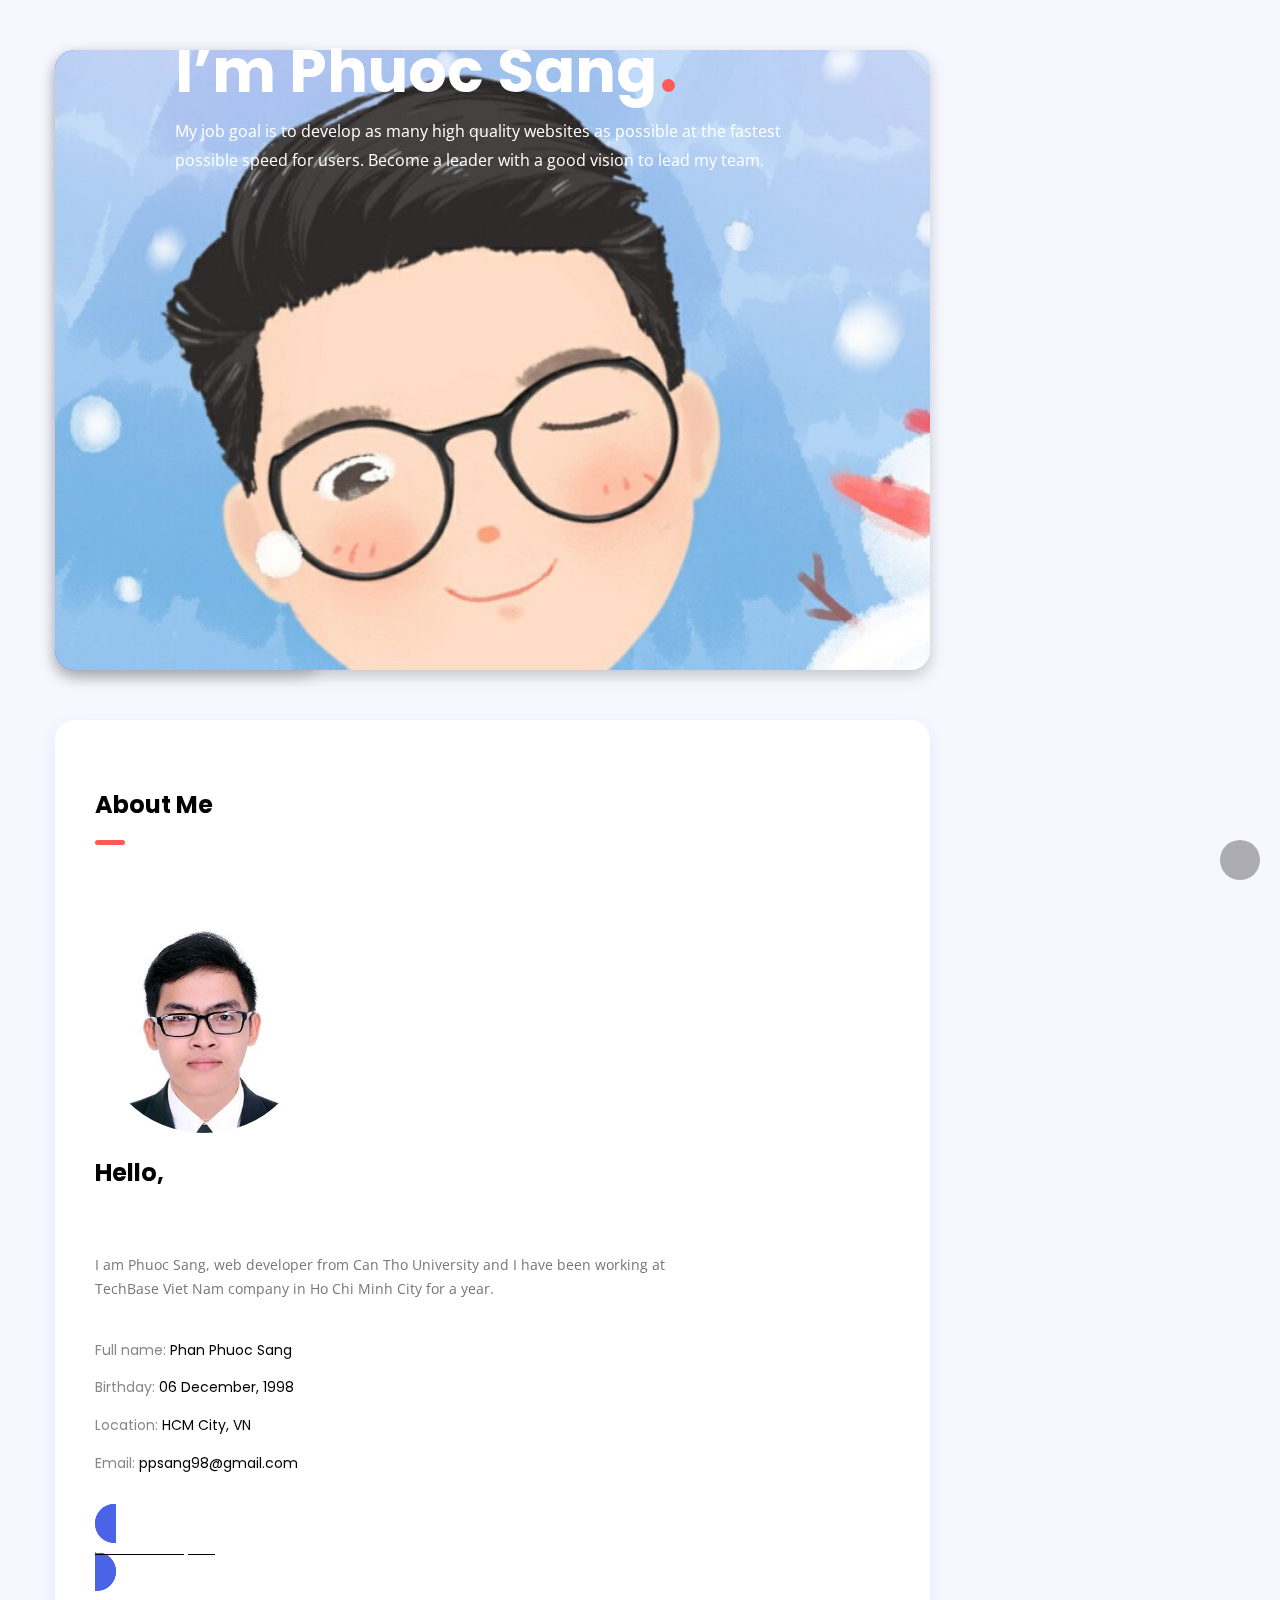
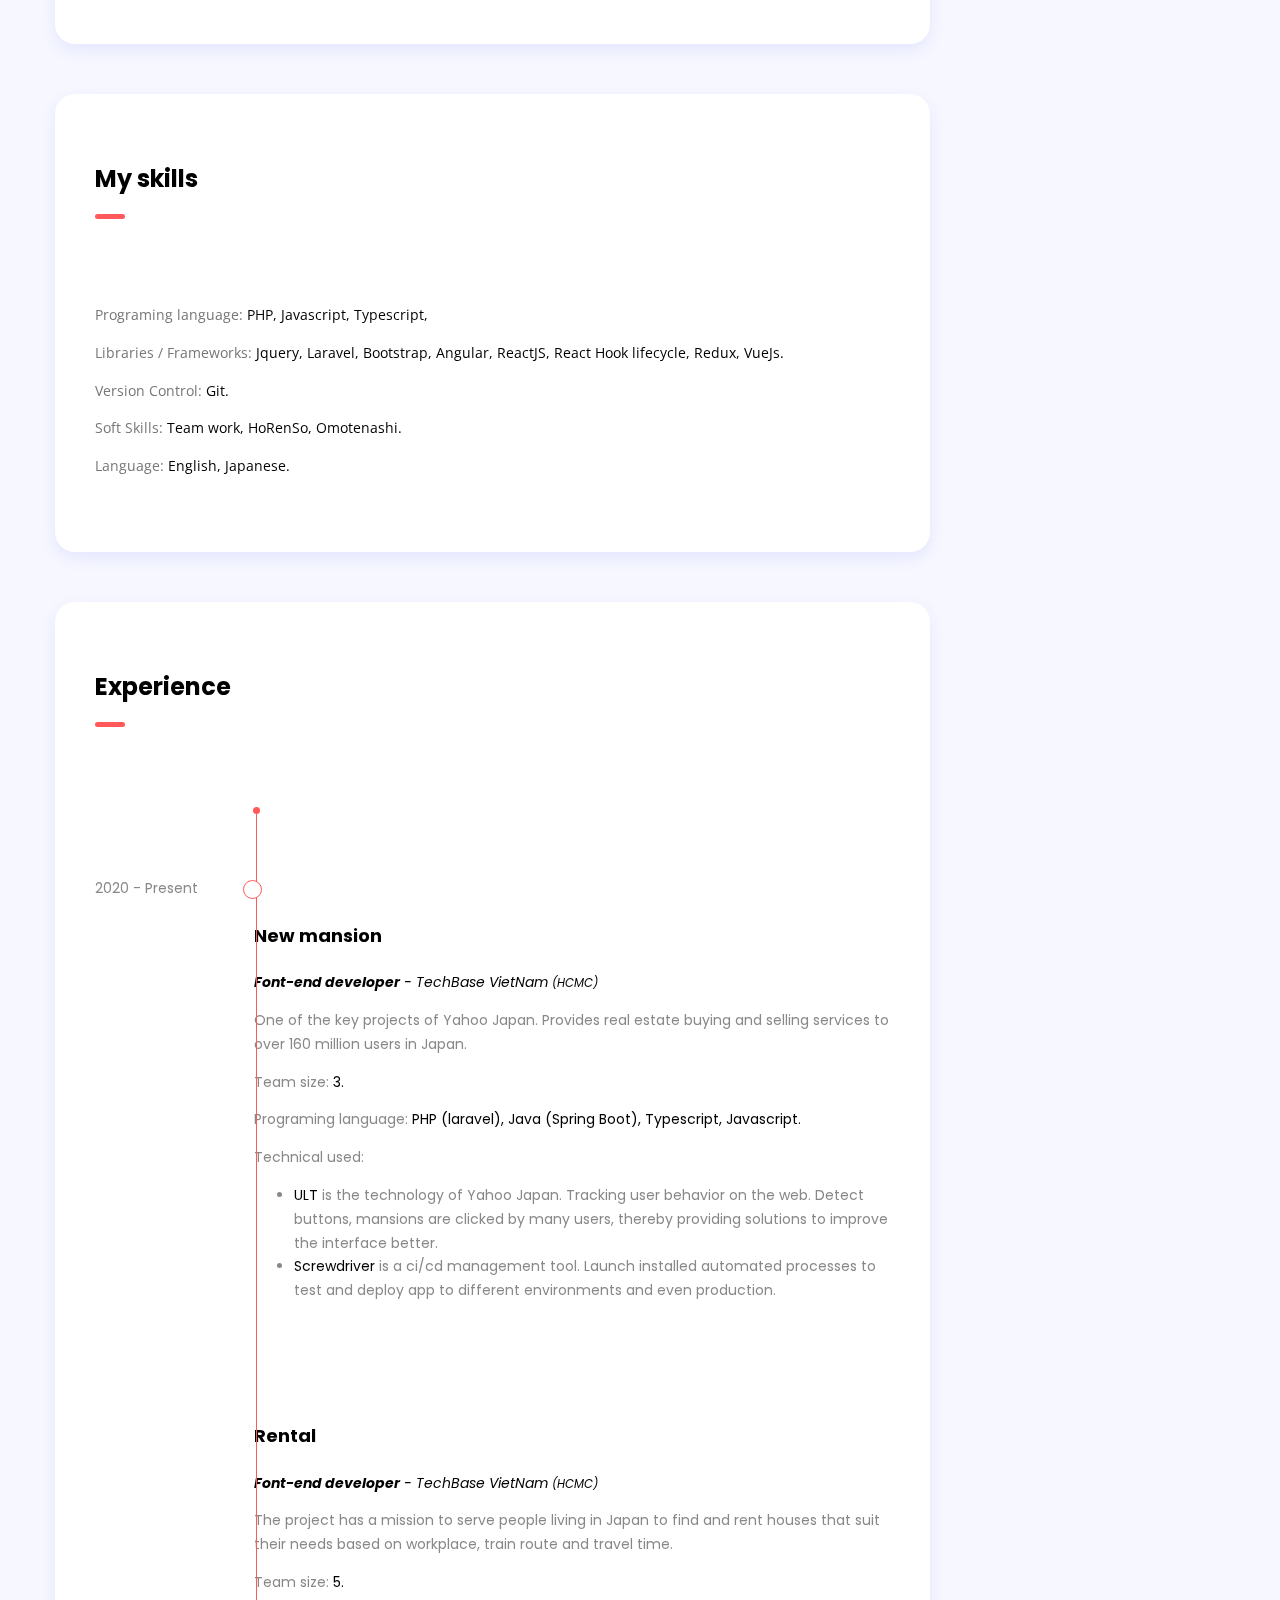
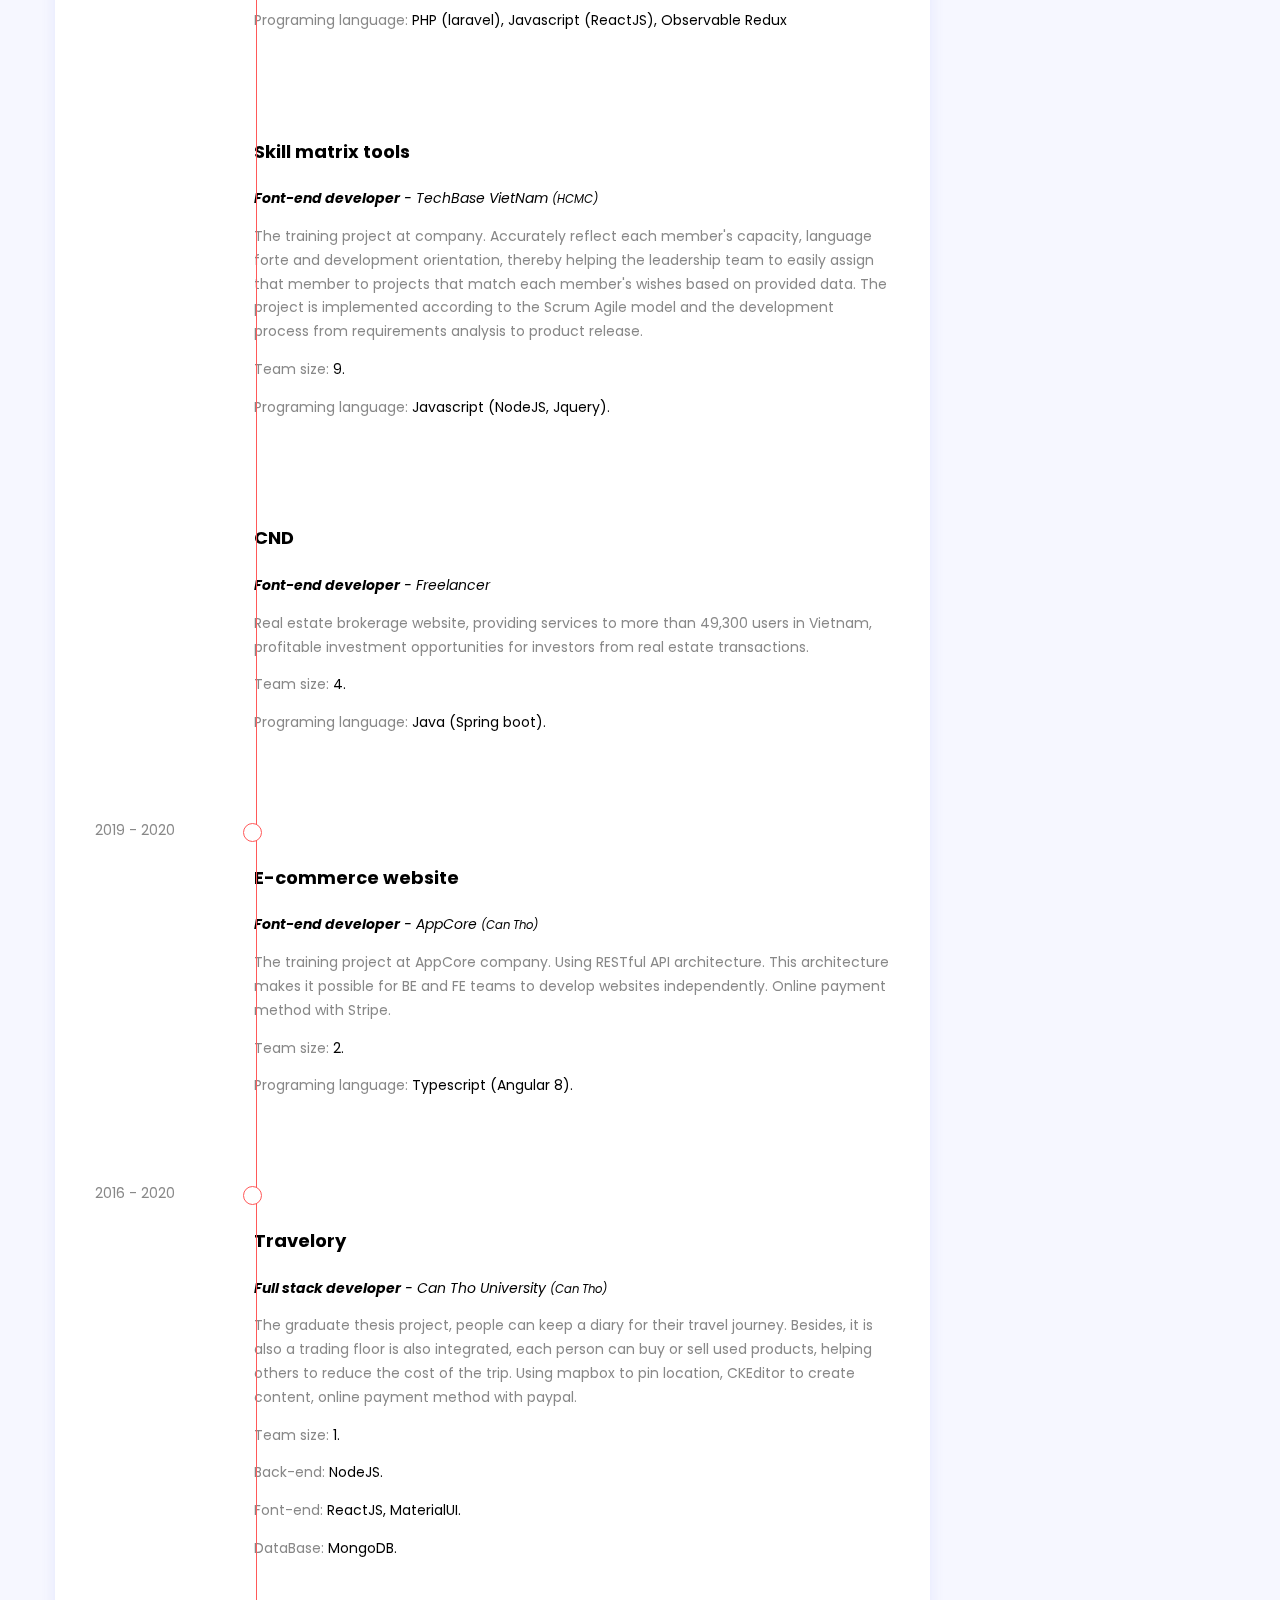
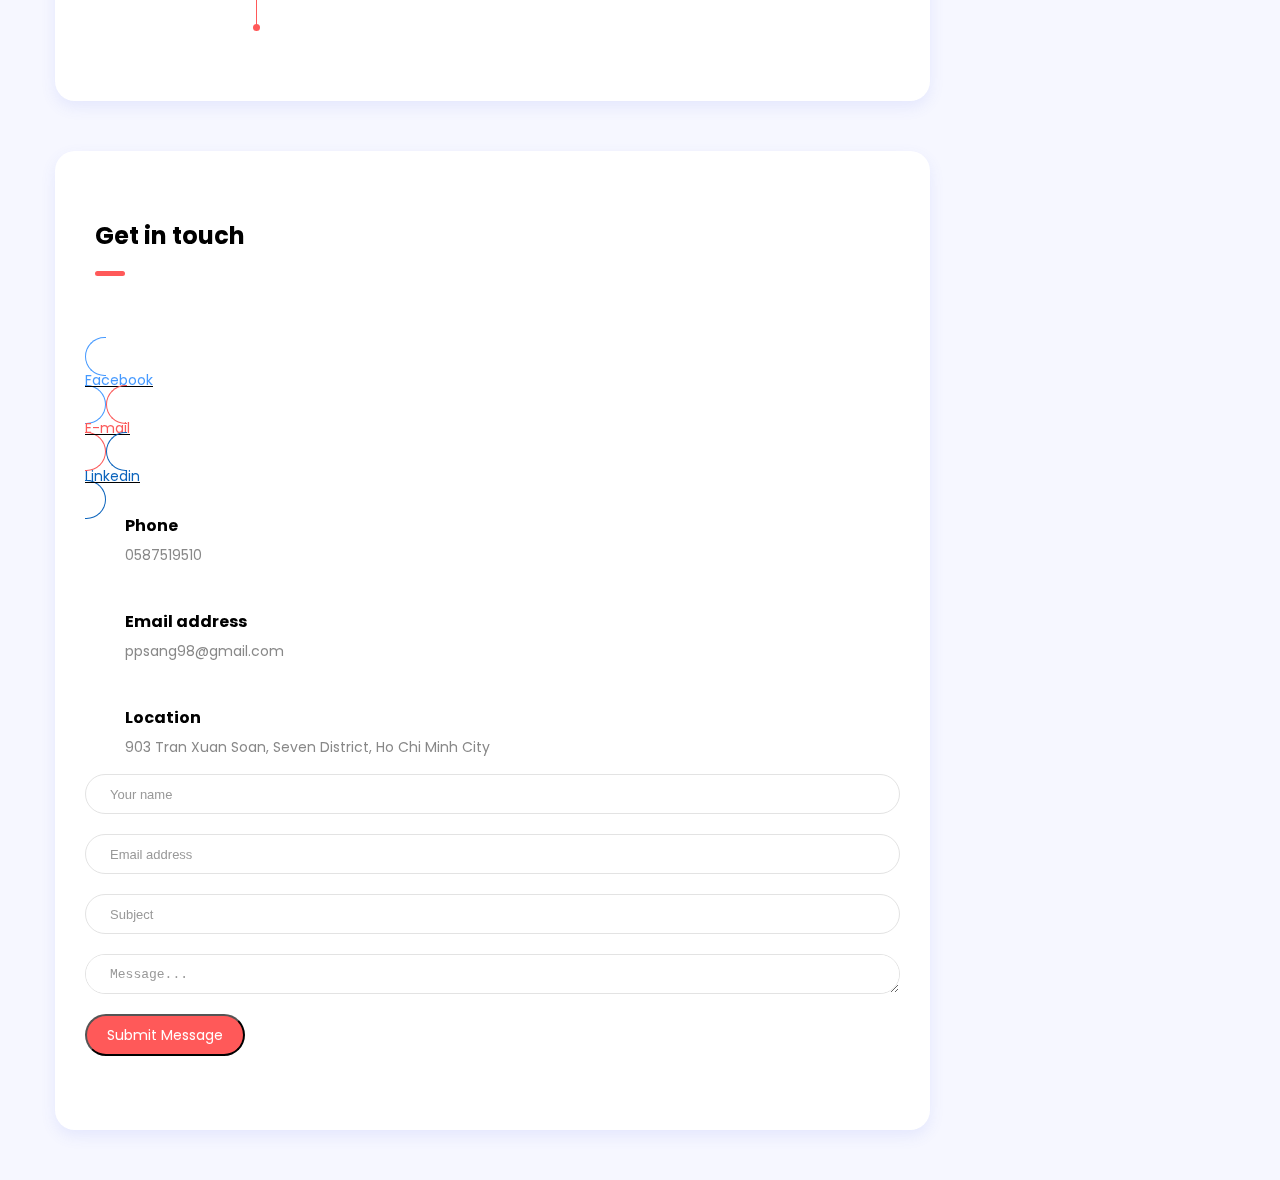
==== index.html @ 2a8687c9 "add CND" ====
<html lang="en-US">
  <head>
    <meta charset="UTF-8" />
    <meta name="viewport" content="width=device-width, initial-scale=1.0" />
    <title>Phan Phước Sang</title>
    <style type="text/css">
      img.wp-smiley,
      img.emoji {
        display: inline !important;
        border: none !important;
        box-shadow: none !important;
        height: 1em !important;
        width: 1em !important;
        margin: 0 0.07em !important;
        vertical-align: -0.1em !important;
        background: none !important;
        padding: 0 !important;
      }
    </style>
    <link
      rel="stylesheet"
      href="./assets/css/bootstrap.min.css"
      type="text/css"
      media="all"
    />
    <link
      rel="stylesheet"
      href="./assets/lib/fontawesome-free-5.15.3-web/css/all.min.css"
    />
    <link
      rel="stylesheet"
      href="./assets/css/mCustomScrollbar.css"
      type="text/css"
      media="all"
    />
    <link
      rel="stylesheet"
      href="./assets/css/theme.css"
      type="text/css"
      media="all"
    />
    <link
      rel="stylesheet"
      href="./assets/css/theme-core.css"
      type="text/css"
      media="all"
    />
    <link
      rel="stylesheet"
      href="//fonts.googleapis.com/css?family=Poppins%3A400%2C400i%2C500%2C500i%2C600%2C600i%2C700%2C700i%2C800%2C800i%2C900%2C900i&amp;ver=1.0.0"
      type="text/css"
      media="all"
    />

    <link
      rel="stylesheet"
      href="./assets/lib/animations/animations.min.css"
      type="text/css"
      media="all"
    />
    <link
      rel="stylesheet"
      href="./assets/css/frontend.min.css"
      type="text/css"
      media="all"
    />
    <link
      rel="stylesheet"
      href="./assets/lib/uploads/post-1.css"
      type="text/css"
      media="all"
    />
    <link
      rel="stylesheet"
      href="./assets/lib/uploads/global.css"
      type="text/css"
      media="all"
    />
    <link
      rel="stylesheet"
      href="./assets/lib/uploads/post-99.css"
      type="text/css"
      media="all"
    />
    <link
      rel="stylesheet"
      href="https://fonts.googleapis.com/css?family=Roboto%3A100%2C100italic%2C200%2C200italic%2C300%2C300italic%2C400%2C400italic%2C500%2C500italic%2C600%2C600italic%2C700%2C700italic%2C800%2C800italic%2C900%2C900italic%7CRoboto+Slab%3A100%2C100italic%2C200%2C200italic%2C300%2C300italic%2C400%2C400italic%2C500%2C500italic%2C600%2C600italic%2C700%2C700italic%2C800%2C800italic%2C900%2C900italic%7CPoppins%3A100%2C100italic%2C200%2C200italic%2C300%2C300italic%2C400%2C400italic%2C500%2C500italic%2C600%2C600italic%2C700%2C700italic%2C800%2C800italic%2C900%2C900italic%7COpen+Sans%3A100%2C100italic%2C200%2C200italic%2C300%2C300italic%2C400%2C400italic%2C500%2C500italic%2C600%2C600italic%2C700%2C700italic%2C800%2C800italic%2C900%2C900italic&amp;display=auto&amp;ver=5.7.2"
      type="text/css"
      media="all"
    />
    <link rel="stylesheet" href="style.css" />
    <script
      type="text/javascript"
      src="./assets/js/custom.jquery.js"
    ></script>
  </head>

  <body
    class="
      home
      page-template
      page-template-page-onepage
      page-template-page-onepage-php
      page
      page-id-99
      elementor-default elementor-kit-1 elementor-page elementor-page-99
      e--ua-blink e--ua-chrome e--ua-webkit
    "
    data-elementor-device-mode="desktop"
  >
    <!-- Preloader -->
    <div id="preloader" style="display: none">
      <div class="outer">
        <div class="spinner">
          <div class="dot1"></div>
          <div class="dot2"></div>
        </div>
      </div>
    </div>

    <div class="site-wrapper">
      <div class="mobile-header py-2 px-3 mt-4">
        <button class="menu-icon mr-2">
          <span></span>
          <span></span>
          <span></span>
        </button>
        <a href="javascript:void(0)" class="logo">
          <img
            src="./assets/image/1a722eed4dbab5e4ecab_vuong.jpg"
            alt="Phuoc Sang"
            class="circle"
          />
        </a>
        <!-- logo text -->
        <a href="javascript:void(0)" class="site-title dot ml-2">Phuoc Sang</a>
      </div>

      <header class="left float-left shadow-dark" id="header">
        <button type="button" class="close" aria-label="Close">
          <span aria-hidden="true">×</span>
        </button>
        <div
          class="
            header-inner
            d-flex
            align-items-start
            flex-column
            mCustomScrollbar
            _mCS_1
            mCS_no_scrollbar
          "
        >
          <div
            id="mCSB_1"
            class="mCustomScrollBox mCS-light mCSB_vertical mCSB_inside"
            style="max-height: none"
          >
            <div
              id="mCSB_1_container"
              class="mCSB_container mCS_y_hidden mCS_no_scrollbar_y"
              style="position: relative; top: 0; left: 0"
              dir="ltr"
            >
              <a href="javascript:void(0)">
                <img
                  src="./assets/image/1a722eed4dbab5e4ecab_vuong.jpg"
                  alt="Phuoc Sang"
                  class="mCS_img_loaded"
                />
              </a>
              <!-- logo text -->
              <a href="javascript:void(0)" class="site-title dot mt-3"
                >Phuoc Sang</a
              >
              <span class="site-slogan">Web Developer</span>

              <!-- main menu -->
              <nav>
                <ul id="menu-one-page-menu" class="vertical-menu onepage-menu">
                  <li
                    id="menu-item-100"
                    class="
                      menu-item
                      menu-item-type-custom
                      menu-item-object-custom
                      menu-item-100
                    "
                  >
                    <a href="#home" class="nav-link">
                      <i class="icon-home"></i> Home</a
                    >
                  </li>
                  <li
                    id="menu-item-101"
                    class="
                      menu-item
                      menu-item-type-custom
                      menu-item-object-custom
                      menu-item-101
                    "
                  >
                    <a href="#about" class="nav-link active">
                      <i class="icon-user"></i>About</a
                    >
                  </li>
                  <li
                    id="menu-item-102"
                    class="
                      menu-item
                      menu-item-type-custom
                      menu-item-object-custom
                      menu-item-102
                    "
                  >
                    <a href="#skills" class="nav-link"
                      ><i class="icon-bulb"></i>Skills</a
                    >
                  </li>
                  <li
                    id="menu-item-103"
                    class="
                      menu-item
                      menu-item-type-custom
                      menu-item-object-custom
                      menu-item-103
                    "
                  >
                    <a href="#experience" class="nav-link"
                      ><i class="icon-graduation"></i>Experience</a
                    >
                  </li>
                  <li
                    id="menu-item-106"
                    class="
                      menu-item
                      menu-item-type-custom
                      menu-item-object-custom
                      menu-item-106
                    "
                  >
                    <a href="#contact" class="nav-link"
                      ><i class="icon-phone"></i>Contact</a
                    >
                  </li>
                </ul>
              </nav>
            </div>
          </div>
        </div>
      </header>

      <!-- main layout -->
      <main class="content float-right">
        <div class="elementor elementor-99">
          <div class="elementor-section-wrap">
            <section
              class="
                elementor-section
                elementor-top-section
                elementor-element
                elementor-element-4c708fc4
                elementor-section-height-min-height
                shadow-dark
                elementor-section-boxed
                elementor-section-height-default
                elementor-section-items-middle
              "
              id="home"
              data-settings='{"background_background":"classic"}'
            >
              <div class="elementor-background-overlay"></div>
              <div class="elementor-container elementor-column-gap-default">
                <div
                  class="
                    elementor-column
                    elementor-col-100
                    elementor-top-column
                    elementor-element
                    elementor-element-16f8415c
                  "
                >
                  <div
                    class="elementor-widget-wrap elementor-element-populated"
                  >
                    <div
                      class="
                        elementor-element elementor-element-62857127
                        elementor-widget__width-auto
                        elementor-widget elementor-widget-heading
                      "
                    >
                      <div class="elementor-widget-container">
                        <h1
                          class="elementor-heading-title elementor-size-default"
                        >
                          I’m Phuoc Sang<span class="dot"></span>
                        </h1>
                      </div>
                    </div>
                    <div
                      class="
                        elementor-element
                        elementor-element-938e93
                        elementor-widget
                        elementor-widget-text-editor
                      "
                    >
                      <div class="elementor-widget-container">
                        <p>
                          My job goal is to develop as many high quality
                          websites as possible at the fastest possible speed for
                          users. Become a leader with a good vision to lead my
                          team.
                        </p>
                      </div>
                    </div>
                  </div>
                </div>
              </div>
            </section>
            <section
              class="
                elementor-section
                elementor-top-section
                elementor-element
                elementor-element-60975329
                shadow-blue
                elementor-section-boxed
                elementor-section-height-default
                elementor-section-height-default
                active
              "
              id="about"
              data-settings='{"background_background":"classic"}'
            >
              <div class="elementor-container elementor-column-gap-default">
                <div
                  class="
                    elementor-column
                    elementor-col-100
                    elementor-top-column
                    elementor-element
                    elementor-element-2ba7cc3a
                  "
                >
                  <div
                    class="elementor-widget-wrap elementor-element-populated"
                  >
                    <div
                      class="
                        elementor-element
                        elementor-element-33c531f0
                        elementor-widget
                        elementor-widget-bako-section-title
                      "
                    >
                      <div class="elementor-widget-container">
                        <h3 class="section-title">About Me</h3>
                      </div>
                    </div>
                    <div
                      class="
                        elementor-element
                        elementor-element-5e6ad64e
                        elementor-widget
                        elementor-widget-spacer
                      "
                    >
                      <div class="elementor-widget-container">
                        <div class="elementor-spacer">
                          <div class="elementor-spacer-inner"></div>
                        </div>
                      </div>
                    </div>
                    <div
                      class="elementor-container elementor-column-gap-default"
                    >
                      <div
                        class="
                          elementor-column
                          elementor-col-33
                          elementor-inner-column
                          elementor-element
                          elementor-element-4ea1a3b2
                        "
                      >
                        <div
                          class="
                            elementor-widget-wrap elementor-element-populated
                          "
                        >
                          <div
                            class="
                              elementor-element
                              elementor-element-48128f48
                              elementor-widget
                              elementor-widget-image
                            "
                          >
                            <div class="elementor-widget-container">
                              <img
                                width="1"
                                height="1"
                                src="./assets/image/1a722eed4dbab5e4ecab_vuong.jpg"
                                class="attachment-large size-large"
                                alt=""
                                loading="lazy"
                              />
                            </div>
                          </div>
                        </div>
                      </div>
                      <div
                        class="
                          elementor-column
                          elementor-col-66
                          elementor-inner-column
                          elementor-element
                          elementor-element-5672f9e9
                        "
                      >
                        <div
                          class="
                            elementor-widget-wrap elementor-element-populated
                          "
                        >
                          <div
                            class="
                              elementor-element
                              elementor-element-406e560f
                              elementor-widget
                              elementor-widget-heading
                            "
                          >
                            <div class="elementor-widget-container">
                              <h2
                                class="
                                  elementor-heading-title elementor-size-default
                                "
                              >
                                Hello,
                              </h2>
                            </div>
                          </div>
                          <div
                            class="
                              elementor-element
                              elementor-element-10f3fd70
                              elementor-widget
                              elementor-widget-spacer
                            "
                          >
                            <div class="elementor-widget-container">
                              <div class="elementor-spacer">
                                <div class="elementor-spacer-inner"></div>
                              </div>
                            </div>
                          </div>
                          <div
                            class="
                              elementor-element
                              elementor-element-204d7653
                              elementor-widget
                              elementor-widget-text-editor
                            "
                          >
                            <div class="elementor-widget-container">
                              <p>
                                I am Phuoc Sang, web developer from Can Tho
                                University and I have been working at TechBase Viet Nam company 
                                in Ho Chi Minh City for a year.
                              </p>
                            </div>
                          </div>
                          <div
                            class="
                              elementor-element
                              elementor-element-7cb6a114
                              elementor-widget
                              elementor-widget-spacer
                            "
                          >
                            <div class="elementor-widget-container">
                              <div class="elementor-spacer">
                                <div class="elementor-spacer-inner"></div>
                              </div>
                            </div>
                          </div>
                          <div
                            class="
                              elementor-element
                              elementor-element-9c893e5
                              elementor-widget
                              elementor-widget-html
                            "
                          >
                            <div class="elementor-widget-container">
                              <div class="row">
                                <div class="col-md-6">
                                  <p class="mb-2">
                                    Full name:
                                    <span class="text-dark"
                                      >Phan Phuoc Sang</span
                                    >
                                  </p>
                                  <p class="mb-0">
                                    Birthday:
                                    <span class="text-dark"
                                      >06 December, 1998</span
                                    >
                                  </p>
                                </div>
                                <div class="col-md-6 mt-2 mt-md-0 mt-sm-2">
                                  <p class="mb-2">
                                    Location:
                                    <span class="text-dark">HCM City, VN</span>
                                  </p>
                                  <p class="mb-0">
                                    Email:
                                    <span class="text-dark"
                                      >ppsang98@gmail.com</span
                                    >
                                  </p>
                                </div>
                              </div>
                            </div>
                          </div>
                          <div
                            class="
                              elementor-element
                              elementor-element-65f04aac
                              elementor-widget
                              elementor-widget-spacer
                            "
                          >
                            <div class="elementor-widget-container">
                              <div class="elementor-spacer">
                                <div class="elementor-spacer-inner"></div>
                              </div>
                            </div>
                          </div>
                          <div
                            class="
                              elementor-element elementor-element-23dd7464
                              elementor-widget__width-auto
                              elementor-widget elementor-widget-bako-button
                            "
                          >
                            <div class="elementor-widget-container">
                              <a href="https://drive.google.com/u/1/uc?id=19qk39ljQH0lYcpLq5TTpLuCyTEYXk4xC&export=download" class="btn btn-icon cv" download="download">
                                <span class="text">Download my CV</span>
                                <span class="icon">
                                  <i class="fas fa-file-download"></i>
                                </span>
                              </a>
                            </div>
                          </div>
                        </div>
                      </div>
                    </div>
                  </div>
                </div>
              </div>
            </section>
            <section
              class="
                elementor-section
                elementor-top-section
                elementor-element
                elementor-element-3bfffd13
                shadow-blue
                elementor-section-boxed
                elementor-section-height-default
                elementor-section-height-default
              "
              id="skills"
              data-settings='{"background_background":"classic"}'
            >
              <div class="elementor-container elementor-column-gap-default">
                <div
                  class="
                    elementor-column
                    elementor-col-100
                    elementor-top-column
                    elementor-element
                    elementor-element-753d8688
                  "
                >
                  <div
                    class="elementor-widget-wrap elementor-element-populated"
                  >
                    <div
                      class="
                        elementor-element
                        elementor-element-16e27996
                        elementor-widget
                        elementor-widget-bako-section-title
                      "
                    >
                      <div class="elementor-widget-container">
                        <h3 class="section-title">My skills</h3>
                      </div>
                    </div>
                    <div
                      class="
                        elementor-element
                        elementor-element-15149a5b
                        elementor-widget
                        elementor-widget-spacer
                      "
                    >
                      <div class="elementor-widget-container">
                        <div class="elementor-spacer">
                          <div class="elementor-spacer-inner"></div>
                        </div>
                      </div>
                    </div>
                    <div
                      class="
                        elementor-element
                        elementor-element-3a875a52
                        elementor-widget
                        elementor-widget-text-editor
                      "
                    >
                      <div class="elementor-widget-container">
                        <p>
                          Programing language:
                          <span class="text-dark">
                            PHP, Javascript, Typescript,
                          </span>
                        </p>
                      </div>
                      <div class="elementor-widget-container">
                        <p>
                          Libraries / Frameworks:
                          <span class="text-dark">
                            Jquery, Laravel, Bootstrap, Angular, ReactJS,
                            React Hook lifecycle, Redux, VueJs.
                          </span>
                        </p>
                      </div>
                      <div class="elementor-widget-container">
                        <p>
                          Version Control: 
                          <span class="text-dark">
                            Git.
                          </span>
                        </p>
                      </div>
                      <div class="elementor-widget-container">
                        <p>
                          Soft Skills:
                          <span class="text-dark">
                            Team work, HoRenSo, Omotenashi.
                          </span>
                        </p>
                      </div>
                      <div class="elementor-widget-container">
                        <p>
                          Language:
                          <span class="text-dark"> English, Japanese. </span>
                        </p>
                      </div>
                    </div>
                  </div>
                </div>
              </div>
            </section>
            <section
              class="
                elementor-section
                elementor-top-section
                elementor-element
                elementor-element-3d2cd1cb
                shadow-blue
                elementor-section-boxed
                elementor-section-height-default
                elementor-section-height-default
              "
              id="experience"
              data-settings='{"background_background":"classic"}'
            >
              <div class="elementor-container elementor-column-gap-default">
                <div
                  class="
                    elementor-column
                    elementor-col-100
                    elementor-top-column
                    elementor-element
                    elementor-element-6edf9b6b
                  "
                >
                  <div
                    class="elementor-widget-wrap elementor-element-populated"
                  >
                    <div
                      class="
                        elementor-element
                        elementor-element-1b1255c8
                        elementor-widget
                        elementor-widget-bako-section-title
                      "
                    >
                      <div class="elementor-widget-container">
                        <h3 class="section-title">Experience</h3>
                      </div>
                    </div>
                    <div
                      class="
                        elementor-element
                        elementor-element-2ed6ea9
                        elementor-widget
                        elementor-widget-spacer
                      "
                    >
                      <div class="elementor-widget-container">
                        <div class="elementor-spacer">
                          <div class="elementor-spacer-inner"></div>
                        </div>
                      </div>
                    </div>
                    <div
                      class="
                        elementor-element
                        elementor-element-62b8738
                        elementor-widget
                        elementor-widget-bako-timeline
                      "
                    >
                      <div class="elementor-widget-container">
                        <div class="timeline">
                          <div class="entry">
                            <div class="title">
                              <span>2020 - Present</span>
                            </div>
                            <div class="body">
                              <h4 class="mt-0">New mansion</h4>
                              <p class="text-dark">
                                <i
                                  ><strong>Font-end developer</strong> -
                                  TechBase VietNam <small>(HCMC)</small></i
                                >
                              </p>
                              <p class="my-1">
                                One of the key projects of Yahoo Japan. Provides
                                real estate buying and selling services to over
                                160 million users in Japan.
                              </p>
                              <p class="mb-0">
                                Team size:
                                <span class="text-dark">3.</span>
                              </p>
                              <p class="mb-0">
                                Programing language:
                                <span class="text-dark"
                                  >PHP (laravel), Java (Spring Boot),
                                  Typescript, Javascript.</span
                                >
                              </p>
                              <p class="mb-0">Technical used:</p>
                              <ul>
                                <li>
                                  <span class="text-dark">ULT</span> is the
                                  technology of Yahoo Japan. Tracking user
                                  behavior on the web. Detect buttons, mansions
                                  are clicked by many users, thereby providing
                                  solutions to improve the interface better.
                                </li>
                                <li>
                                  <span class="text-dark">Screwdriver</span> is
                                  a ci/cd management tool. Launch installed
                                  automated processes to test and deploy app to
                                  different environments and even production.
                                </li>
                              </ul>
                            </div>
                            <div class="body">
                              <h4 class="mt-0">Rental</h4>
                              <p class="text-dark">
                                <i
                                  ><strong>Font-end developer</strong> -
                                  TechBase VietNam <small>(HCMC)</small></i
                                >
                              </p>
                              <p class="my-1">
                                The project has a mission to serve people living
                                in Japan to find and rent houses that suit their
                                needs based on workplace, train route and travel
                                time.
                              </p>
                              <p class="mb-0">
                                Team size:
                                <span class="text-dark">5.</span>
                              </p>
                              <p class="mb-0">
                                Programing language:
                                <span class="text-dark"
                                  >PHP (laravel), Javascript (ReactJS),
                                  Observable Redux</span
                                >
                              </p>
                            </div>
                            <div class="body">
                              <h4 class="mt-0">Skill matrix tools</h4>
                              <p class="text-dark">
                                <i
                                  ><strong>Font-end developer</strong> -
                                  TechBase VietNam <small>(HCMC)</small></i
                                >
                              </p>
                              <p class="my-1">
                                The training project at company. Accurately
                                reflect each member's capacity, language forte
                                and development orientation, thereby helping the
                                leadership team to easily assign that member to
                                projects that match each member's wishes based
                                on provided data. The project is implemented
                                according to the Scrum Agile model and the
                                development process from requirements analysis
                                to product release.
                              </p>
                              <p class="mb-0">
                                Team size:
                                <span class="text-dark">9.</span>
                              </p>
                              <p class="mb-0">
                                Programing language:
                                <span class="text-dark"
                                  >Javascript (NodeJS, Jquery).</span
                                >
                              </p>
                            </div>
                            <div class="body">
                              <h4 class="mt-0">CND</h4>
                              <p class="text-dark">
                                <i
                                  ><strong>Font-end developer</strong> -
                                  Freelancer</i
                                >
                              </p>
                              <p class="my-1">
                                Real estate brokerage website, providing services to more than 49,300 users in Vietnam, profitable investment opportunities for investors from real estate transactions.
                              </p>
                              <p class="mb-0">
                                Team size:
                                <span class="text-dark">4.</span>
                              </p>
                              <p class="mb-0">
                                Programing language:
                                <span class="text-dark"
                                  >Java (Spring boot).</span
                                >
                              </p>
                            </div>
                          </div>
                          <div class="entry">
                            <div class="title">
                              <span>2019 - 2020</span>
                            </div>
                            <div class="body">
                              <h4 class="mt-0">E-commerce website</h4>
                              <p class="text-dark">
                                <i
                                  ><strong>Font-end developer</strong> - AppCore
                                  <small>(Can Tho)</small></i
                                >
                              </p>
                              <p class="my-1">
                                The training project at AppCore company. Using
                                RESTful API architecture. This architecture
                                makes it possible for BE and FE teams to develop
                                websites independently. Online payment method
                                with Stripe.
                              </p>
                              <p class="mb-0">
                                Team size:
                                <span class="text-dark">2.</span>
                              </p>
                              <p class="mb-0">
                                Programing language:
                                <span class="text-dark"
                                  >Typescript (Angular 8).</span
                                >
                              </p>
                            </div>
                          </div>
                          <div class="entry">
                            <div class="title">
                              <span>2016 - 2020</span>
                            </div>
                            <div class="body">
                              <h4 class="mt-0">Travelory</h4>
                              <p class="text-dark">
                                <i
                                  ><strong>Full stack developer</strong> - Can
                                  Tho University <small>(Can Tho)</small></i
                                >
                              </p>
                              <p class="my-1">
                                The graduate thesis project, people can keep a
                                diary for their travel journey. Besides, it is
                                also a trading floor is also integrated, each
                                person can buy or sell used products, helping
                                others to reduce the cost of the trip. Using
                                mapbox to pin location, CKEditor to create
                                content, online payment method with paypal.
                              </p>
                              <p class="mb-0">
                                Team size:
                                <span class="text-dark">1.</span>
                              </p>
                              <p class="mb-0">
                                Back-end:
                                <span class="text-dark">NodeJS.</span>
                              </p>
                              <p class="mb-0">
                                Font-end:
                                <span class="text-dark"
                                  >ReactJS, MaterialUI.</span
                                >
                              </p>
                              <p class="mb-0">
                                DataBase:
                                <span class="text-dark">MongoDB.</span>
                              </p>
                            </div>
                          </div>
                          <span class="timeline-line"></span>
                        </div>
                      </div>
                    </div>
                  </div>
                </div>
              </div>
            </section>

            <section
              class="
                elementor-section
                elementor-top-section
                elementor-element
                elementor-element-56ac8e4
                shadow-blue
                elementor-section-boxed
                elementor-section-height-default
                elementor-section-height-default
              "
              id="contact"
              data-settings='{"background_background":"classic"}'
            >
              <div class="elementor-container elementor-column-gap-default">
                <div
                  class="
                    elementor-column
                    elementor-col-100
                    elementor-top-column
                    elementor-element
                    elementor-element-46a1341c
                  "
                >
                  <div
                    class="elementor-widget-wrap elementor-element-populated"
                  >
                    <div
                      class="
                        elementor-element
                        elementor-element-2b8f1bfe
                        elementor-widget
                        elementor-widget-bako-section-title
                      "
                    >
                      <div class="elementor-widget-container">
                        <h3 class="section-title">Get in touch</h3>
                      </div>
                    </div>
                    <div
                      class="
                        elementor-element
                        elementor-element-440e8dfb
                        elementor-widget
                        elementor-widget-spacer
                      "
                    >
                      <div class="elementor-widget-container">
                        <div class="elementor-spacer">
                          <div class="elementor-spacer-inner"></div>
                        </div>
                      </div>
                    </div>
                    <section
                      class="
                        elementor-section
                        elementor-inner-section
                        elementor-element
                        elementor-element-504d1579
                        elementor-section-boxed
                        elementor-section-height-default
                        elementor-section-height-default
                      "
                    >
                      <div
                        class="d-flex justify-contents-between quick-link mb-5"
                      >
                        <a
                          class="btn btn-icon facebook"
                          href="https://www.facebook.com/psang98.kyo"
                        >
                          <span class="text">Facebook</span>
                          <span class="icon"
                            ><i class="fab fa-facebook-square"></i
                          ></span>
                        </a>
                        <a
                          class="btn btn-icon google ml-2"
                          href="mailto:ppsang98@gmail.com"
                        >
                          <span class="text">E-mail</span>
                          <span class="icon"
                            ><i class="fas fa-envelope"></i
                          ></span>
                        </a>
                        <a class="btn btn-icon linkedin ml-2" href="https://www.linkedin.com/in/phuoc-sang-phan-448b821b3/">
                          <span class="text">Linkedin</span>
                          <span class="icon"
                            ><i class="fab fa-linkedin"></i>
                          </span>
                        </a>
                      </div>
                      <div
                        class="elementor-container elementor-column-gap-default"
                      >
                        <div
                          class="
                            elementor-column
                            elementor-col-33
                            elementor-inner-column
                            elementor-element
                            elementor-element-4b7804b9
                          "
                        >
                          <div
                            class="
                              elementor-widget-wrap elementor-element-populated
                            "
                          >
                            <div
                              class="
                                elementor-element
                                elementor-element-35b1d723
                                elementor-widget
                                elementor-widget-bako-contact
                              "
                            >
                              <div class="elementor-widget-container">
                                <div class="contact-info">
                                  <i class="fas fa-phone"></i>
                                  <div class="details">
                                    <h5>Phone</h5>
                                    <span>0587519510</span>
                                  </div>
                                </div>
                              </div>
                            </div>
                            <div
                              class="
                                elementor-element
                                elementor-element-379ff882
                                elementor-widget
                                elementor-widget-spacer
                              "
                            >
                              <div class="elementor-widget-container">
                                <div class="elementor-spacer">
                                  <div class="elementor-spacer-inner"></div>
                                </div>
                              </div>
                            </div>
                            <div
                              class="
                                elementor-element
                                elementor-element-34ca227a
                                elementor-widget
                                elementor-widget-bako-contact
                              "
                            >
                              <div class="elementor-widget-container">
                                <div class="contact-info">
                                  <i class="fas fa-envelope"></i>
                                  <div class="details">
                                    <h5>Email address</h5>
                                    <span>ppsang98@gmail.com</span>
                                  </div>
                                </div>
                              </div>
                            </div>
                            <div
                              class="
                                elementor-element
                                elementor-element-5fd0dab3
                                elementor-widget
                                elementor-widget-spacer
                              "
                            >
                              <div class="elementor-widget-container">
                                <div class="elementor-spacer">
                                  <div class="elementor-spacer-inner"></div>
                                </div>
                              </div>
                            </div>
                            <div
                              class="
                                elementor-element
                                elementor-element-2fb44445
                                elementor-widget
                                elementor-widget-bako-contact
                              "
                            >
                              <div class="elementor-widget-container">
                                <div class="contact-info">
                                  <i class="fas fa-map-marker-alt"></i>
                                  <div class="details">
                                    <h5>Location</h5>
                                    <span
                                      >903 Tran Xuan Soan, Seven District, Ho
                                      Chi Minh City</span
                                    >
                                  </div>
                                </div>
                              </div>
                            </div>
                          </div>
                        </div>
                        <div
                          class="
                            elementor-column
                            elementor-col-66
                            elementor-inner-column
                            elementor-element
                            elementor-element-7701f806
                          "
                        >
                          <div
                            class="
                              elementor-widget-wrap elementor-element-populated
                            "
                          >
                            <div
                              class="
                                elementor-element
                                elementor-element-2ea832d9
                                elementor-widget
                                elementor-widget-spacer
                              "
                            >
                              <div class="elementor-widget-container">
                                <div class="elementor-spacer">
                                  <div class="elementor-spacer-inner"></div>
                                </div>
                              </div>
                            </div>
                            <div
                              class="
                                elementor-element
                                elementor-element-48c3e48e
                                elementor-widget
                                elementor-widget-shortcode
                              "
                            >
                              <div class="elementor-widget-container">
                                <div class="elementor-shortcode">
                                  <div
                                    role="form"
                                    class="wpcf7"
                                    id="wpcf7-f82-p99-o1"
                                    lang="en-US"
                                    dir="ltr"
                                  >
                                    <div class="screen-reader-response">
                                      <p
                                        role="status"
                                        aria-live="polite"
                                        aria-atomic="true"
                                      ></p>
                                      <ul></ul>
                                    </div>
                                    <form
                                      action="/themes/wp/bako/#wpcf7-f82-p99-o1"
                                      method="post"
                                      class="wpcf7-form init"
                                      novalidate="novalidate"
                                      data-status="init"
                                    >
                                      <div style="display: none">
                                        <input
                                          type="hidden"
                                          name="_wpcf7"
                                          value="82"
                                        />
                                        <input
                                          type="hidden"
                                          name="_wpcf7_version"
                                          value="5.4.1"
                                        />
                                        <input
                                          type="hidden"
                                          name="_wpcf7_locale"
                                          value="en_US"
                                        />
                                        <input
                                          type="hidden"
                                          name="_wpcf7_unit_tag"
                                          value="wpcf7-f82-p99-o1"
                                        />
                                        <input
                                          type="hidden"
                                          name="_wpcf7_container_post"
                                          value="99"
                                        />
                                        <input
                                          type="hidden"
                                          name="_wpcf7_posted_data_hash"
                                          value=""
                                        />
                                      </div>

                                      <div class="row">
                                        <div class="column col-md-6">
                                          <!-- Name input -->
                                          <p></p>
                                          <div class="form-group">
                                            <span
                                              class="
                                                wpcf7-form-control-wrap
                                                your-name
                                              "
                                              ><input
                                                type="text"
                                                name="your-name"
                                                value=""
                                                size="40"
                                                class="
                                                  wpcf7-form-control
                                                  wpcf7-text
                                                  wpcf7-validates-as-required
                                                  form-control
                                                "
                                                aria-required="true"
                                                aria-invalid="false"
                                                placeholder="Your name"
                                            /></span>
                                          </div>
                                        </div>
                                        <div class="column col-md-6">
                                          <!-- Email input -->
                                          <p></p>
                                          <div class="form-group">
                                            <span
                                              class="
                                                wpcf7-form-control-wrap
                                                your-email
                                              "
                                              ><input
                                                type="email"
                                                name="your-email"
                                                value=""
                                                size="40"
                                                class="
                                                  wpcf7-form-control
                                                  wpcf7-text
                                                  wpcf7-email
                                                  wpcf7-validates-as-required
                                                  wpcf7-validates-as-email
                                                  form-control
                                                "
                                                aria-required="true"
                                                aria-invalid="false"
                                                placeholder="Email address"
                                            /></span>
                                          </div>
                                        </div>
                                        <div class="column col-md-12">
                                          <!-- Email input -->
                                          <p></p>
                                          <div class="form-group">
                                            <span
                                              class="
                                                wpcf7-form-control-wrap
                                                your-name
                                              "
                                              ><input
                                                type="text"
                                                name="your-name"
                                                value=""
                                                size="40"
                                                class="
                                                  wpcf7-form-control
                                                  wpcf7-text
                                                  wpcf7-validates-as-required
                                                  form-control
                                                "
                                                aria-required="true"
                                                aria-invalid="false"
                                                placeholder="Subject"
                                            /></span>
                                          </div>
                                        </div>
                                        <div class="column col-md-12">
                                          <!-- Message textarea -->
                                          <p></p>
                                          <div class="form-group">
                                            <span
                                              class="
                                                wpcf7-form-control-wrap
                                                your-message
                                              "
                                            >
                                              <textarea
                                                name="your-message"
                                                cols="40"
                                                rows="4"
                                                class="
                                                  wpcf7-form-control
                                                  wpcf7-textarea
                                                  wpcf7-validates-as-required
                                                  form-control
                                                "
                                                aria-required="true"
                                                aria-invalid="false"
                                                placeholder="Message..."
                                              ></textarea>
                                            </span>
                                          </div>
                                        </div>
                                      </div>
                                      <p>
                                        <button
                                          type="submit"
                                          name="submit"
                                          id="submit"
                                          value="Submit"
                                          class="wpcf7-submit btn btn-default"
                                        >
                                          Submit Message</button
                                        ><span class="ajax-loader"></span><br />
                                      </p>
                                    </form>
                                    <div
                                      class="wpcf7-response-output"
                                      aria-hidden="true"
                                    ></div>
                                  </div>
                                </div>
                              </div>
                            </div>
                          </div>
                        </div>
                      </div>
                    </section>
                  </div>
                </div>
              </div>
            </section>
          </div>
        </div>
      </main>
    </div>
    <!-- end site wrapper-->

    <!-- Go to top button -->
    <a href="javascript:" id="return-to-top" style="display: inline"
      ><i class="fa fa-chevron-up"></i
    ></a>
    <script
      type="text/javascript"
      src="./assets/js/jquery.mCustomScrollbar.concat.min.js"
      id="mCustomScrollbar-js"
    ></script>
    <script
      type="text/javascript"
      src="./assets/js/custom.js"
      id="bako-custom-js-js"
    ></script>
    <!-- <script src="/assets/js/jquery.min.js"></script> -->
  </body>
</html>
---- assets/css/theme.css ----
/*
Theme Name: Bako
Version: 1.0
Author: jthemes
Author URI: http://themeforest.net/user/jthemes
Description: Personal Portfolio & Resume WordPress Theme

[TABLE OF CONTENTS]

01. Base
02. Typography
03. Header
04. Main
05. Skills
06. Portfolio
07. Clients
08. Blog
09. Helper
10. Buttons
11. Preloader
12. Bootstrap Elements
13. Theme Elements
14. Slick
15. Responsive

*/
/*=================================================================*/
/*                      BASE                              
/*=================================================================*/
body {
  color: #888;
  background-color: #F6F7FF;
  font-family: "Poppins", sans-serif;
  font-size: 14px;
  line-height: 1.7;
  overflow-x: hidden;
  -webkit-font-smoothing: antialiased;
  -moz-osx-font-smoothing: grayscale;
}

img {
  max-width: 100%;
  height: auto;
}

.text-center {
  text-align: center;
}

.text-left {
  text-align: left;
}

.text-right {
  text-align: right;
}

.text-dark {
  color: #000 !important;
}

.relative {
  position: relative;
}

.color-white {
  color: #FFF;
}
.color-white h1, .color-white h2, .color-white h3, .color-white h4, .color-white h5, .color-white h6 {
  color: #FFF;
}

.background-blue {
  background: #4A63E7;
}

/*=================================================================*/
/*                      TYPOGRAPHY                              
/*=================================================================*/
h1, h2, h3, h4, h5, h6 {
  color: #000;
  font-family: "Poppins", sans-serif;
  font-weight: 700;
  margin: 20px 0;
}

h1 {
  font-size: 36px;
}
h1 .dot:after {
  content: "";
  background-color: #FF5959;
  border-radius: 50%;
  display: inline-block;
  margin-left: 5px;
  height: 13px;
  width: 13px;
}

h2 {
  font-size: 30px;
}

h3 {
  font-size: 24px;
}

h4 {
  font-size: 18px;
}

a {
  color: #000;
  outline: 0;
  -webkit-transition: all 0.3s ease-in-out;
  -moz-transition: all 0.3s ease-in-out;
  transition: all 0.3s ease-in-out;
}
a:hover {
  color: #FF5959;
  text-decoration: none;
}
a:focus {
  outline: 0;
}

blockquote {
  padding: 20px 20px;
  margin: 0 0 20px;
  font-size: 16px;
  background: #F7F7F7;
  border-radius: 10px;
}

blockquote p {
  line-height: 1.6;
}

/* === Pre === */
pre {
  display: block;
  padding: 9.5px;
  margin: 0 0 10px;
  font-size: 13px;
  line-height: 1.42857143;
  color: #333;
  word-break: break-all;
  word-wrap: break-word;
  background-color: #f5f5f5;
  border: 1px solid #ccc;
  border-radius: 0;
}

::selection {
  color: #FFF;
  background: #FF5959;
}

::-moz-selection {
  color: #FFF;
  background: #FF5959;
}

.z-1 {
  z-index: 1;
}

.row {
  margin-right: -10px;
  margin-left: -10px;
}

.col, .col-1, .col-10, .col-11, .col-12, .col-2, .col-3, .col-4, .col-5, .col-6, .col-7, .col-8, .col-9, .col-auto, .col-lg, .col-lg-1, .col-lg-10, .col-lg-11, .col-lg-12, .col-lg-2, .col-lg-3, .col-lg-4, .col-lg-5, .col-lg-6, .col-lg-7, .col-lg-8, .col-lg-9, .col-lg-auto, .col-md, .col-md-1, .col-md-10, .col-md-11, .col-md-12, .col-md-2, .col-md-3, .col-md-4, .col-md-5, .col-md-6, .col-md-7, .col-md-8, .col-md-9, .col-md-auto, .col-sm, .col-sm-1, .col-sm-10, .col-sm-11, .col-sm-12, .col-sm-2, .col-sm-3, .col-sm-4, .col-sm-5, .col-sm-6, .col-sm-7, .col-sm-8, .col-sm-9, .col-sm-auto, .col-xl, .col-xl-1, .col-xl-10, .col-xl-11, .col-xl-12, .col-xl-2, .col-xl-3, .col-xl-4, .col-xl-5, .col-xl-6, .col-xl-7, .col-xl-8, .col-xl-9, .col-xl-auto {
  padding-right: 10px;
  padding-left: 10px;
}

header {
  /* === Submenu === */
}
header.left {
  color: #FFF;
  background: #4A63E7;
  border-radius: 20px;
  min-height: 620px;
  max-height: 620px;
  top: 50px;
  overflow: hidden;
  position: fixed;
  width: 265px;
  -webkit-transform: translateX(0);
  -moz-transform: translateX(0);
  -ms-transform: translateX(0);
  -o-transform: translateX(0);
  transform: translateX(0);
  -webkit-transition: all 0.3s ease-in-out;
  -moz-transition: all 0.3s ease-in-out;
  transition: all 0.3s ease-in-out;
}
header.left nav {
  margin-top: 40px;
}
header.left .header-inner {
  width: 100%;
  top: 0;
  bottom: 0;
  left: 0;
  right: 0;
  padding: 30px;
  position: absolute;
}
header.left .mCustomScrollBox {
  width: 100%;
  overflow: visible;
}
header.left .mCSB_inside > .mCSB_container {
  margin-right: 0;
  min-height: 99.91%;
  overflow: visible;
  -ms-flex-align: start !important;
  align-items: flex-start !important;
  -ms-flex-direction: column !important;
  flex-direction: column !important;
  display: -ms-flexbox !important;
  display: flex !important;
}
header.left .mCSB_scrollTools {
  top: 20px;
  right: -10px;
  bottom: 20px;
}
header.left button.close {
  display: none;
  outline: none;
  padding: 0;
  background-color: #FFF;
  border: 0;
  -webkit-appearance: none;
  opacity: 1;
  color: #FF5959;
  font-weight: 400;
  font-size: 16px;
  border-radius: 50%;
  width: 20px;
  height: 20px;
  line-height: 22px;
  margin-top: 16px;
  margin-right: 18px;
  position: relative;
  z-index: 1;
}
header a {
  color: #FFF;
}
header a:hover {
  color: #FFF;
  text-decoration: none;
}
header .site-title {
  display: block;
  font-size: 28px;
  font-weight: 700;
}
header .site-title.dot:after {
  content: "";
  background-color: #FF5959;
  border-radius: 50%;
  display: inline-block;
  margin-left: 5px;
  height: 8px;
  width: 8px;
}
header .site-slogan {
  font-size: 12px;
  text-transform: uppercase;
}
header .vertical-menu {
  font-size: 14px;
  list-style: none;
  padding: 0;
  margin: 0;
}
header .vertical-menu i {
  margin-right: 20px;
}
header .vertical-menu li {
  line-height: 2.5;
  position: relative;
}
header .vertical-menu li a {
  display: inline-block;
  margin-left: 0;
  padding: 0;
  -webkit-transition: all 0.3s ease-in-out;
  -moz-transition: all 0.3s ease-in-out;
  transition: all 0.3s ease-in-out;
}
header .vertical-menu li a:hover {
  margin-left: 5px;
}
header .vertical-menu li a.active:before {
  content: "";
  background: #FF5959;
  display: block;
  height: 18px;
  left: -30px;
  top: 7px;
  position: absolute;
  width: 3px;
}
header .vertical-menu li.openmenu .switch {
  -webkit-transform: rotate(180deg);
  -moz-transform: rotate(180deg);
  -ms-transform: rotate(180deg);
  -o-transform: rotate(180deg);
  transform: rotate(180deg);
  padding-left: 0;
  padding-right: 10px;
}
header .vertical-menu li .switch {
  font-size: 14px;
  display: inline-block;
  padding-left: 10px;
  line-height: 1;
  margin-right: 0;
  cursor: pointer;
  color: #FFF;
  position: relative;
  -webkit-transform: rotate(0deg);
  -moz-transform: rotate(0deg);
  -ms-transform: rotate(0deg);
  -o-transform: rotate(0deg);
  transform: rotate(0deg);
  -webkit-transition: all 0.2s ease-in-out;
  -moz-transition: all 0.2s ease-in-out;
  transition: all 0.2s ease-in-out;
  -webkit-backface-visibility: hidden;
}
header .submenu {
  display: none;
  padding: 0;
  list-style: none;
  margin-left: 10px;
}
header .submenu li {
  line-height: 2;
}
header .submenu li:last-child {
  padding-bottom: 0;
}
header .submenu li.active a {
  color: #FF5959;
}
header .submenu li a {
  color: #FFF;
  font-size: 12px;
  font-weight: 400;
  text-transform: none;
}
header .submenu li a:after {
  display: none;
}
header .submenu li a:hover:after {
  display: none;
}
header .submenu li a:hover {
  color: #FFF;
}
header .copyright {
  font-size: 12px;
  opacity: 0.7;
}

.mobile-header {
  background: #4A63E7;
  border-radius: 20px;
  display: none;
  -webkit-transform: translateX(0);
  -moz-transform: translateX(0);
  -ms-transform: translateX(0);
  -o-transform: translateX(0);
  transform: translateX(0);
  -webkit-transition: all 0.3s ease-in-out;
  -moz-transition: all 0.3s ease-in-out;
  transition: all 0.3s ease-in-out;
}
.mobile-header.push {
  -webkit-transform: translateX(295px);
  -moz-transform: translateX(295px);
  -ms-transform: translateX(295px);
  -o-transform: translateX(295px);
  transform: translateX(295px);
}
.mobile-header .logo img {
  max-height: 40px;
  max-width: 40px;
  border-radius: 50%;
}
.mobile-header .site-title {
  vertical-align: middle;
  font-size: 24px;
  font-weight: 700;
}
.mobile-header .site-title.dot:after {
  content: "";
  background-color: #FF5959;
  border-radius: 50%;
  display: inline-block;
  margin-left: 5px;
  height: 6px;
  width: 6px;
}
.mobile-header button.menu-icon {
  cursor: pointer;
  background: transparent;
  border: 0;
  outline: none;
  vertical-align: middle;
  padding: 0;
}
.mobile-header button.menu-icon span {
  background: #FFF;
  border-radius: 10px;
  display: block;
  height: 4px;
  width: 25px;
}
.mobile-header button.menu-icon span:nth-child(2) {
  margin-top: 4px;
  margin-bottom: 4px;
}
.mobile-header a {
  color: #FFF;
}
.mobile-header a:hover {
  text-decoration: none;
}

.site-wrapper {
  width: 1170px;
  margin-left: auto;
  margin-right: auto;
}

main.content {
  margin-top: 50px;
  margin-bottom: 50px;
  width: 875px;
  -webkit-transform: translateX(0);
  -moz-transform: translateX(0);
  -ms-transform: translateX(0);
  -o-transform: translateX(0);
  transform: translateX(0);
  -webkit-transition: all 0.3s ease-in-out;
  -moz-transition: all 0.3s ease-in-out;
  transition: all 0.3s ease-in-out;
}
main.content.push {
  -webkit-transform: translateX(295px);
  -moz-transform: translateX(295px);
  -ms-transform: translateX(295px);
  -o-transform: translateX(295px);
  transform: translateX(295px);
}

.admin-bar main.content {
  margin-top: 18px;
}

.not-found {
  min-height: 620px;
}

.hero {
  height: 620px;
  margin-top: 0;
}
.hero .cta {
  color: #FFF;
  max-width: 600px;
  z-index: 1;
}
.hero .cta h1 {
  color: #FFF;
  font-size: 60px;
  line-height: 0.7;
}
.hero .cta h1 .dot:after {
  content: "";
  background-color: #FF5959;
  border-radius: 50%;
  display: inline-block;
  margin-left: 5px;
  height: 13px;
  width: 13px;
}
.hero .cta p {
  font-size: 16px;
  line-height: 1.8;
}

section {
  position: relative;
}
section.white-bg {
  background: #FFF;
}
section.padding {
  padding: 80px 50px;
}
section.padding-50 {
  padding: 50px;
}
section.padding-60 {
  padding: 60px 50px;
}

.section-title {
  margin: 0;
}
.section-title:after {
  content: "";
  background: #FF5959;
  border-radius: 25px;
  display: block;
  height: 5px;
  margin-top: 14px;
  width: 30px;
}

/*=================================================================*/
/*                      SKILLS                              
/*=================================================================*/
.skill-item .skill-info span {
  font-size: 14px;
}

.skill-item h4 {
  font-size: 14px;
  text-transform: uppercase;
}

.fact-item h2 {
  font-size: 36px;
  margin: 12px 0 7px;
}
.fact-item span {
  font-size: 14px;
}

.service-item {
  border: solid 1px #EFEFEF;
  border-radius: 10px;
  padding: 30px 20px;
  -webkit-transition: all 0.3s ease-in-out;
  -moz-transition: all 0.3s ease-in-out;
  transition: all 0.3s ease-in-out;
}
.service-item h4, .service-item i {
  -webkit-transition: all 0.3s ease-in-out;
  -moz-transition: all 0.3s ease-in-out;
  transition: all 0.3s ease-in-out;
}
.service-item:hover {
  border-color: #FF5959;
  background: #FF5959;
  color: #FFF;
  -webkit-box-shadow: 0px 6px 15px 0px rgba(0, 0, 0, 0.15);
  -moz-box-shadow: 0px 6px 15px 0px rgba(0, 0, 0, 0.15);
  box-shadow: 0px 6px 15px 0px rgba(0, 0, 0, 0.15);
}
.service-item:hover h4, .service-item:hover i {
  color: #FFF;
}

.timeline {
  position: relative;
  padding: 70px 0;
}

.timeline-line {
  position: absolute;
  top: 0px;
  left: calc(20% + 2px);
  bottom: 0px;
  width: 1px;
  background: #FF5959;
}
.timeline-line::before, .timeline-line::after {
  content: "";
  display: block;
  border-radius: 100%;
  background: #FF5959;
  position: absolute;
  left: -3px;
  height: 7px;
  width: 7px;
}
.timeline-line::before {
  top: 0;
}
.timeline-line::after {
  bottom: 0;
}

.timeline:after {
  content: "";
  display: table;
  clear: both;
}

.entry {
  clear: both;
  position: relative;
}
.entry:last-of-type .body {
  margin-bottom: 0;
}

.entry .title {
  float: left;
  width: 20%;
  position: relative;
}

.entry .title:before {
  content: "";
  position: absolute;
  width: 8px;
  height: 8px;
  border: 1px solid #FF5959;
  background-color: #fff;
  border-radius: 100%;
  padding: 4.5px;
  top: 15%;
  right: -8px;
  z-index: 1;
}

.entry .body {
  margin: 0 0 6em;
  float: right;
  width: 80%;
  padding-left: 60px;
}
.entry .body p {
  margin-bottom: 0;
}

/*=================================================================*/
/*                      PORTFOLIO                              
/*=================================================================*/
.portfolio-wrapper [class*=col-] {
  margin-top: 10px;
  margin-bottom: 10px;
}

.pf-filter-wrapper {
  display: none;
}

.portfolio-item {
  position: relative;
  overflow: hidden;
  border-radius: 10px;
  -webkit-transition: all 0.3s ease-in-out;
  -moz-transition: all 0.3s ease-in-out;
  transition: all 0.3s ease-in-out;
}
.portfolio-item .thumb {
  overflow: hidden;
}
.portfolio-item .thumb img {
  -webkit-transform: scale(1);
  -moz-transform: scale(1);
  -ms-transform: scale(1);
  -o-transform: scale(1);
  transform: scale(1);
  -webkit-transition: all 0.3s ease-in-out;
  -moz-transition: all 0.3s ease-in-out;
  transition: all 0.3s ease-in-out;
}
.portfolio-item .details {
  color: #FFF;
  position: absolute;
  padding: 0 25px;
  top: 25px;
  width: 100%;
  z-index: 1;
}
.portfolio-item .details h4 {
  color: #FFF;
  margin: 0 0 4px;
  opacity: 0;
  transform: translateY(30px);
  transition: all cubic-bezier(0.075, 0.82, 0.165, 1) 1s;
}
.portfolio-item .details span {
  font-size: 12px;
  opacity: 0;
  display: inline-block;
  transform: translateY(40px);
  transition: all cubic-bezier(0.075, 0.82, 0.165, 1) 1s;
}
.portfolio-item .details span:after {
  content: ",";
  margin-right: 4px;
}
.portfolio-item .details span:last-child:after {
  content: "";
}
.portfolio-item .plus-icon {
  color: #FF5959;
  background: #FFF;
  border-radius: 100%;
  position: absolute;
  font-size: 16px;
  left: 25px;
  bottom: 25px;
  opacity: 0;
  line-height: 32px;
  text-align: center;
  height: 30px;
  width: 30px;
  z-index: 1;
  -webkit-transition: all 0.3s ease-in-out;
  -moz-transition: all 0.3s ease-in-out;
  transition: all 0.3s ease-in-out;
}
.portfolio-item .mask {
  background: #FF5959;
  position: absolute;
  left: 0;
  top: 0;
  opacity: 0;
  height: 100%;
  width: 100%;
  -webkit-transition: all 0.3s ease-in-out;
  -moz-transition: all 0.3s ease-in-out;
  transition: all 0.3s ease-in-out;
}
.portfolio-item:hover {
  -webkit-box-shadow: 0px 6px 15px 0px rgba(0, 0, 0, 0.15);
  -moz-box-shadow: 0px 6px 15px 0px rgba(0, 0, 0, 0.15);
  box-shadow: 0px 6px 15px 0px rgba(0, 0, 0, 0.15);
}
.portfolio-item:hover .mask {
  opacity: 0.9;
}
.portfolio-item:hover img {
  -webkit-transform: scale(1);
  -moz-transform: scale(1);
  -ms-transform: scale(1);
  -o-transform: scale(1);
  transform: scale(1.1);
}
.portfolio-item:hover .details h4, .portfolio-item:hover .details span {
  opacity: 1;
  transform: translateY(0);
}
.portfolio-item:hover .plus-icon {
  opacity: 1;
}

.portfolio-info {
  color: #888;
  font-size: 13px;
}
.portfolio-info i {
  color: #FF5959;
  font-size: 14px;
  margin-right: 10px;
}
.portfolio-info li:not(:last-child) {
  margin-right: 1.5rem;
}

.portfolio-filter {
  margin-bottom: 25px;
}
.portfolio-filter li {
  color: #888;
  cursor: pointer;
  font-family: "Poppins", sans-serif;
  font-size: 12px;
  font-weight: 400;
  text-transform: uppercase;
  position: relative;
}
.portfolio-filter li:hover {
  color: #000;
}
.portfolio-filter li:hover:after {
  height: 7px;
}
.portfolio-filter li.current {
  background: #FF5959;
  color: #FFF;
  padding: 6px 14px 4px;
  border-radius: 30px;
}
.portfolio-filter li:not(:last-child) {
  margin-right: 1.5rem;
}

.price-item {
  border: solid 1px #EFEFEF;
  border-radius: 10px;
  padding: 30px 0;
}
.price-item i {
  background: #FFF;
  font-size: 24px;
  color: #FF5959;
  display: block;
  border-radius: 50%;
  border: solid 1px #EFEFEF;
  height: 55px;
  line-height: 55px;
  left: 50%;
  top: -27.5px;
  position: absolute;
  text-align: center;
  width: 55px;
  -webkit-transform: translateX(-50%);
  -moz-transform: translateX(-50%);
  -ms-transform: translateX(-50%);
  -o-transform: translateX(-50%);
  transform: translateX(-50%);
}
.price-item .price-icon + .plan {
  margin-top: 25px;
}
.price-item .plan {
  font-size: 12px;
  color: #FFF;
  background: #FF5959;
  border-radius: 25px;
  display: inline-block;
  padding: 1px 9px;
}
.price-item .price {
  font-size: 36px;
  margin: 25px 0;
}
.price-item .price em {
  font-size: 18px;
  font-style: normal;
  vertical-align: super;
  margin-right: 4px;
}
.price-item .price span {
  color: #888;
  font-size: 12px;
  font-weight: 400;
}
.price-item ul {
  list-style: none;
  padding-left: 0;
  margin: -8px 0;
}
.price-item ul li {
  line-height: 30px;
}
.price-item .btn {
  margin-top: 30px;
}
.price-item.recommended {
  color: #FFF;
  background: #4A63E7;
}
.price-item.recommended .price {
  color: #FFF;
}
.price-item.recommended .price span {
  color: #FFF;
}

.testimonial-item {
  border: solid 1px #EFEFEF;
  border-radius: 10px;
  padding: 30px 25px;
}
.testimonial-item .symbol {
  font-weight: bold;
  color: #FF5959;
  font-size: 12px;
  margin-bottom: 20px;
  display: block;
}
.testimonial-item p {
  margin-bottom: 0;
}
.testimonial-item .testimonial-details {
  margin-top: 25px;
}
.testimonial-item .testimonial-details .thumb {
  display: inline-block;
  border-radius: 100%;
  overflow: hidden;
  height: 40px;
  vertical-align: middle;
  width: 40px;
}
.testimonial-item .testimonial-details .info {
  display: inline-block;
  margin-left: 20px;
  vertical-align: middle;
}
.testimonial-item .testimonial-details .info h4 {
  margin: 0;
}
.testimonial-item .testimonial-details .info span {
  font-size: 11px;
  text-transform: uppercase;
  letter-spacing: 0.4px;
}

/*=================================================================*/
/*                      CLIENTS                              
/*=================================================================*/
.client-item {
  min-height: 60px;
  position: relative;
}
.client-item .inner {
  text-align: center;
  position: absolute;
  left: 0;
  top: 50%;
  -webkit-transform: translateY(-50%);
  -ms-transform: translateY(-50%);
  transform: translateY(-50%);
  width: 100%;
}
.client-item img {
  display: inline-block;
}

/*=================================================================*/
/*                      BLOG                              
/*=================================================================*/
.blog-item .thumb {
  border-radius: 10px;
  position: relative;
  overflow: hidden;
  -webkit-transition: all 0.3s ease-in-out;
  -moz-transition: all 0.3s ease-in-out;
  transition: all 0.3s ease-in-out;
}
.blog-item .thumb img {
  -webkit-transform: scale(1);
  -ms-transform: scale(1);
  transform: scale(1);
  -webkit-transition: all 0.3s ease-in-out;
  -moz-transition: all 0.3s ease-in-out;
  transition: all 0.3s ease-in-out;
}
.blog-item .thumb:hover {
  -webkit-box-shadow: 0px 6px 15px 0px rgba(0, 0, 0, 0.15);
  -moz-box-shadow: 0px 6px 15px 0px rgba(0, 0, 0, 0.15);
  box-shadow: 0px 6px 15px 0px rgba(0, 0, 0, 0.15);
}
.blog-item .thumb:hover img {
  -webkit-transform: scale(1.1);
  -ms-transform: scale(1.1);
  transform: scale(1.1);
}
.blog-item .category {
  border-radius: 50px;
  background: #FF5959;
  color: #FFF;
  font-size: 12px;
  padding: 1px 8px;
  position: absolute;
  left: 20px;
  top: 20px;
  z-index: 1;
}
.blog-item .meta {
  color: #ADADAD;
  font-size: 12px;
}
.blog-item .meta li:not(:last-child) {
  margin-right: 1rem;
}
.blog-item .meta li:after {
  content: "";
  background: #FF5959;
  border-radius: 100%;
  display: inline-block;
  height: 3px;
  margin-left: 1rem;
  vertical-align: middle;
  width: 3px;
}
.blog-item .meta li:last-child::after {
  display: none;
}

.contact-info i {
  font-size: 24px;
  color: #FF5959;
  float: left;
}
.contact-info .details {
  margin-left: 40px;
}
.contact-info .details h5 {
  font-size: 16px;
  margin: 0 0 5px;
}

/*=================================================================*/
/*                      HELPER                              
/*=================================================================*/
.padding {
  padding: 50px;
}

.background-white {
  background: #FFF;
}

.rounded {
  border-radius: 20px !important;
}

.overlay {
  border-radius: 20px;
  background: #4A63E7;
  left: 0;
  top: 0;
  opacity: 0.9;
  height: 100%;
  position: absolute;
  width: 100%;
}

.icon-circle {
  font-size: 24px;
  color: #FFF;
  display: inline-block;
  background: #FF5959;
  border-radius: 50%;
  height: 50px;
  line-height: 50px;
  text-align: center;
  width: 50px;
}

.icon-simple {
  color: #FF5959;
  font-size: 24px;
}

.load-more .btn i {
  display: none;
}

#infscr-loading {
  position: absolute;
  left: 50%;
  margin-left: -15px;
  bottom: 10px;
}

#infscr-loading img {
  display: none;
}

.shadow-blue {
  -webkit-box-shadow: 0px 6px 15px 0px rgba(74, 99, 231, 0.1);
  -moz-box-shadow: 0px 6px 15px 0px rgba(74, 99, 231, 0.1);
  box-shadow: 0px 6px 15px 0px rgba(74, 99, 231, 0.1);
}

.shadow-dark {
  -webkit-box-shadow: 0px 6px 15px 0px rgba(0, 0, 0, 0.2);
  -moz-box-shadow: 0px 6px 15px 0px rgba(0, 0, 0, 0.2);
  box-shadow: 0px 6px 15px 0px rgba(0, 0, 0, 0.2);
}

.parallax {
  background-size: cover;
  background-attachment: fixed;
}

.search-button {
  color: #FFF;
  background: transparent;
  display: block;
  padding: 0;
  line-height: 1;
  border: 0;
  cursor: pointer;
  font-size: 14px;
}
.search-button:focus {
  outline: none;
}
.search-button i {
  color: #FF5959;
  margin-right: 10px;
}

.search-popup {
  background: #FFF;
  height: 100vh;
  position: fixed;
  top: 0;
  width: 100%;
  z-index: 2;
  -webkit-transition: all 0.7s ease-in-out;
  -moz-transition: all 0.7s ease-in-out;
  transition: all 0.7s ease-in-out;
  -webkit-transform: translateY(150%);
  -moz-transform: translateY(150%);
  -ms-transform: translateY(150%);
  -o-transform: translateY(150%);
  transform: translateY(150%);
}
.search-popup.open {
  -webkit-transform: translateY(0);
  -moz-transform: translateY(0);
  -ms-transform: translateY(0);
  -o-transform: translateY(0);
  transform: translateY(0);
}

button.close {
  font-size: 2.5rem;
  margin-top: 30px;
  margin-right: 30px;
  font-weight: 400;
}
button.close:focus {
  outline: none;
}

.search-form {
  position: absolute;
  left: 50%;
  top: 50%;
  transform: translate(-50%, -50%);
}
.search-form button.search {
  height: 40px;
  width: 40px;
  margin-left: 5px;
  background: #FF5959;
  line-height: 40px;
  color: #FFF;
  border: 0;
  border-radius: 50%;
}

/*=================================================================*/
/*                     BUTTONS
/*=================================================================*/
.btn {
  border-radius: 100px;
  font-family: "Poppins", sans-serif;
  font-size: 14px;
  font-weight: 400;
  overflow: hidden;
  padding: 8.5px 20px;
  position: relative;
  -webkit-transform: translateY(0);
  -moz-transform: translateY(0);
  -ms-transform: translateY(0);
  -o-transform: translateY(0);
  transform: translateY(0);
  -webkit-transition: all 0.3s ease-in-out;
  -moz-transition: all 0.3s ease-in-out;
  transition: all 0.3s ease-in-out;
}
.btn i {
  margin-right: 10px;
  vertical-align: middle;
}

.btn:focus {
  outline: 0;
  box-shadow: none;
}

.btn-default {
  color: #FFF;
  background: #FF5959;
}
.btn-default:hover {
  background: #4A63E7;
  color: #FFF;
  -webkit-transform: translateY(-3px);
  -moz-transform: translateY(-3px);
  -ms-transform: translateY(-3px);
  -o-transform: translateY(-3px);
  transform: translateY(-3px);
  -webkit-box-shadow: 0px 8px 15px 0px rgba(0, 0, 0, 0.2);
  -moz-box-shadow: 0px 8px 15px 0px rgba(0, 0, 0, 0.2);
  box-shadow: 0px 8px 15px 0px rgba(0, 0, 0, 0.2);
}

.btn-alt {
  color: #FFF;
  background: #4A63E7;
}
.btn-alt:hover {
  color: #FFF;
  background: #FF5959;
  -webkit-transform: translateY(-3px);
  -moz-transform: translateY(-3px);
  -ms-transform: translateY(-3px);
  -o-transform: translateY(-3px);
  transform: translateY(-3px);
  -webkit-box-shadow: 0px 8px 15px 0px rgba(0, 0, 0, 0.2);
  -moz-box-shadow: 0px 8px 15px 0px rgba(0, 0, 0, 0.2);
  box-shadow: 0px 8px 15px 0px rgba(0, 0, 0, 0.2);
}

.btn-border {
  color: #FFF;
  background: #4A63E7;
}
.btn-border:hover {
  color: #FFF;
  background: #000;
}

.btn-border-light {
  color: #FFF;
  border: solid 1px #FFF;
  background: transparent;
}
.btn-border-light:hover {
  color: #000;
  background: #FFF;
  -webkit-transform: translateY(-3px);
  -moz-transform: translateY(-3px);
  -ms-transform: translateY(-3px);
  -o-transform: translateY(-3px);
  transform: translateY(-3px);
  -webkit-box-shadow: 0px 8px 15px 0px rgba(0, 0, 0, 0.2);
  -moz-box-shadow: 0px 8px 15px 0px rgba(0, 0, 0, 0.2);
  box-shadow: 0px 8px 15px 0px rgba(0, 0, 0, 0.2);
}

.btn-full {
  text-align: center;
  width: 100%;
}

.btn-group-lg > .btn, .btn-lg {
  padding: 12px 26px;
  font-size: 16px;
}

.btn-sm {
  padding: 17px 16px;
  font-size: 12px;
  line-height: 0;
}

.btn-xs {
  padding: 12px 10px;
  font-size: 12px;
  line-height: 0;
}

/*=================================================================*/
/*                     PRELOADER
/*=================================================================*/
#preloader {
  background: #F6F7FF;
  height: 100%;
  position: fixed;
  width: 100%;
  z-index: 5;
}

#preloader .outer {
  position: absolute;
  top: 50%;
  left: 50%;
  transform: translate(-50%, -50%);
}

.spinner {
  margin: 100px auto;
  width: 40px;
  height: 40px;
  position: relative;
  text-align: center;
  -webkit-animation: sk-rotate 2s infinite linear;
  animation: sk-rotate 2s infinite linear;
}

.dot1, .dot2 {
  width: 60%;
  height: 60%;
  display: inline-block;
  position: absolute;
  top: 0;
  background-color: #FF5959;
  border-radius: 100%;
  -webkit-animation: sk-bounce 2s infinite ease-in-out;
  animation: sk-bounce 2s infinite ease-in-out;
}

.dot2 {
  top: auto;
  bottom: 0;
  -webkit-animation-delay: -1s;
  animation-delay: -1s;
}

@-webkit-keyframes sk-rotate {
  100% {
    -webkit-transform: rotate(360deg);
  }
}
@keyframes sk-rotate {
  100% {
    transform: rotate(360deg);
    -webkit-transform: rotate(360deg);
  }
}
@-webkit-keyframes sk-bounce {
  0%, 100% {
    -webkit-transform: scale(0);
  }
  50% {
    -webkit-transform: scale(1);
  }
}
@keyframes sk-bounce {
  0%, 100% {
    transform: scale(0);
    -webkit-transform: scale(0);
  }
  50% {
    transform: scale(1);
    -webkit-transform: scale(1);
  }
}
/*=================================================================*/
/*                     BOOTSTRAP ELEMENTS
/*=================================================================*/
.breadcrumb {
  font-size: 14px;
  padding: 0;
  margin-bottom: 0;
  list-style: none;
  background-color: transparent;
  border-radius: 0;
}

.breadcrumb > .active {
  color: #9c9c9c;
}

/* === Form Control === */
.form-control {
  display: block;
  border-radius: 25px;
  width: 100%;
  height: 40px;
  padding: 10px 24px;
  font-size: 13px;
  font-weight: 400;
  line-height: 1.6;
  color: #333;
  background-color: #FFF;
  background-image: none;
  border: solid 1px #E3E3E3;
  -webkit-box-shadow: none;
  box-shadow: none;
}

.form-control:focus {
  border-color: #FF5959;
  outline: 0;
  -webkit-box-shadow: none;
  box-shadow: none;
}

.form-control::-webkit-input-placeholder {
  /* Edge */
  color: #999;
}

.form-control:-ms-input-placeholder {
  /* Internet Explorer 10-11 */
  color: #999;
}

.form-control::placeholder {
  color: #999;
}

.form-group {
  margin-bottom: 20px;
}

.input-group-addon {
  padding: 0;
  font-size: 14px;
  font-weight: 400;
  line-height: 1;
  color: #555;
  text-align: center;
  background-color: transparent;
  border: 0;
  border-radius: 0;
}

/* === Alert === */
.alert {
  padding: 15px;
  margin-bottom: 20px;
  border: 1px solid transparent;
  border-radius: 0;
}

.alert-dismissable .close, .alert-dismissible .close {
  position: relative;
  top: 0;
  right: 0;
  color: inherit;
}

/* === Pagination === */
.pagination {
  display: inline-block;
  padding-left: 0;
  margin: 0;
  border-radius: 4px;
}

.pagination > li:first-child > a, .pagination > li:first-child > span {
  margin-left: 0;
  border-radius: 50%;
}

.pagination > li:last-child > a, .pagination > li:last-child > span {
  border-radius: 50%;
}

.pagination > .active > a, .pagination > .active > a:focus, .pagination > .active > a:hover, .pagination > .active > span, .pagination > .active > span:focus, .pagination > .active > span:hover {
  z-index: 3;
  color: #fff;
  cursor: default;
  background-color: #000;
  border-color: transparent;
}

.pagination > li > a, .pagination > li > span {
  position: relative;
  float: left;
  font-weight: 400;
  height: 46px;
  line-height: 46px !important;
  margin-left: 5px;
  line-height: 1.42857143;
  color: #1a1a1a;
  text-decoration: none;
  background-color: #fff;
  border: 1px solid #EEE;
  border-radius: 50%;
  width: 46px;
  text-align: center;
  -webkit-transition: all 0.3s ease-in-out;
  -moz-transition: all 0.3s ease-in-out;
  transition: all 0.3s ease-in-out;
}

.pagination > li > a:focus, .pagination > li > a:hover, .pagination > li > span:focus, .pagination > li > span:hover, .pagination > .page-item > .current {
  z-index: 2;
  color: #FFF;
  background-color: #FF5959;
  border-color: transparent;
}

/* === Progress Bar === */
.progress {
  height: 3px;
  margin-bottom: 0;
  overflow: hidden;
  background-color: #EBEBEB;
  border-radius: 0;
  -webkit-box-shadow: none;
  box-shadow: none;
}

.progress-bar {
  float: left;
  width: 0;
  height: 100%;
  font-size: 12px;
  line-height: 3px;
  color: #fff;
  text-align: center;
  background-color: #FF5959;
  -webkit-box-shadow: none;
  box-shadow: none;
  -webkit-transition: width 0.6s ease;
  -o-transition: width 0.6s ease;
  transition: width 0.6s ease;
}

/*=================================================================*/
/*                      THEME ELEMENTS
/*=================================================================*/
.social-icons li:not(:last-child) {
  margin-right: 0.3rem;
}
.social-icons li a {
  color: #FFF;
  background: #FF5959;
  border-radius: 50%;
  display: block;
  height: 30px;
  line-height: 32px;
  text-align: center;
  width: 30px;
}
.social-icons li a:hover {
  color: #FF5959;
  background: #FFF;
}

/* === Go to Top === */
#return-to-top {
  position: fixed;
  bottom: 20px;
  right: 20px;
  background: #000;
  background: rgba(0, 0, 0, 0.3);
  width: 40px;
  height: 40px;
  display: block;
  text-decoration: none;
  -webkit-border-radius: 50%;
  -moz-border-radius: 50%;
  border-radius: 50%;
  display: none;
  z-index: 4;
  -webkit-transition: all 0.1s ease-in-out;
  -moz-transition: all 0.1s ease-in-out;
  transition: all 0.1s ease-in-out;
}

#return-to-top i {
  color: #fff;
  margin: 0;
  position: relative;
  left: 14px;
  top: 9px;
  font-size: 14px;
  -webkit-transform: translateY(0px);
  -moz-transform: translateY(0px);
  -ms-transform: translateY(0px);
  transform: translateY(0px);
  -webkit-transition: all 0.1s ease-in-out;
  -moz-transition: all 0.1s ease-in-out;
  transition: all 0.1s ease-in-out;
}

#return-to-top:hover {
  background: #FF5959;
}

.videoWrapper {
  position: relative;
  padding-bottom: 56.25%;
  /* 16:9 */
  padding-top: 0;
  height: 0;
}

.videoWrapper iframe {
  position: absolute;
  top: 0;
  left: 0;
  width: 100%;
  height: 100%;
}

/*=================================================================*/
/*                      SLICK SETTINGS
/*=================================================================*/
.slick-slide {
  height: auto;
  outline: none;
}

.slick-next, .slick-prev {
  width: 40px;
  height: 40px;
  line-height: 40px;
  text-align: center;
  background: #000;
  border-radius: 0;
  top: calc(50% - 40px);
  z-index: 1;
  -webkit-transform: translateX(0px);
  -moz-transform: translateX(0px);
  -ms-transform: translateX(0px);
  transform: translateX(0px);
}

.slick-next:hover, .slick-next:focus, .slick-prev:hover, .slick-prev:focus {
  background: #000;
}

.slick-prev {
  left: 0;
}
.slick-prev:hover {
  background: #000;
}

.slick-next {
  right: 0;
}
.slick-next:hover {
  background: #000;
}

.slick-next:before, .slick-next:after {
  left: 20px;
}

.slick-prev:before, .slick-prev:after {
  left: 17px;
}

.slick-prev:before {
  content: "";
  background: #FFF;
  display: block;
  width: 1px;
  height: 14px;
  top: 8px;
  position: absolute;
  -ms-transform: rotate(45deg);
  /* IE 9 */
  -webkit-transform: rotate(45deg);
  /* Chrome, Safari, Opera */
  transform: rotate(45deg);
}

.slick-prev:after {
  content: "";
  background: #FFF;
  display: block;
  width: 1px;
  height: 14px;
  position: absolute;
  top: 17px;
  -ms-transform: rotate(135deg);
  /* IE 9 */
  -webkit-transform: rotate(135deg);
  /* Chrome, Safari, Opera */
  transform: rotate(135deg);
}

.slick-next:before {
  content: "";
  background: #FFF;
  display: block;
  width: 1px;
  height: 14px;
  top: 8px;
  position: absolute;
  -ms-transform: rotate(-45deg);
  /* IE 9 */
  -webkit-transform: rotate(-45deg);
  /* Chrome, Safari, Opera */
  transform: rotate(-45deg);
}

.slick-next:after {
  content: "";
  background: #FFF;
  display: block;
  width: 1px;
  height: 14px;
  position: absolute;
  top: 17px;
  -ms-transform: rotate(45deg);
  /* IE 9 */
  -webkit-transform: rotate(45deg);
  /* Chrome, Safari, Opera */
  transform: rotate(45deg);
}

.slick-dotted.slick-slider {
  margin-bottom: 0;
}

.slick-dots {
  bottom: 0;
  margin-top: 20px;
  position: relative;
}

.slick-dots li {
  width: 7px;
  height: 7px;
  margin: 0 3px;
}

.slick-dots li.slick-active {
  width: 7px;
  height: 7px;
}

.slick-dots li button {
  width: 7px;
  height: 7px;
  padding: 0;
}

.slick-dots li.slick-active button:before {
  background: #FF5959;
  opacity: 1;
  height: 7px;
  width: 7px;
}

.slick-dots li button:before {
  content: "";
  background: #E3E3E3;
  opacity: 1;
  border-radius: 100%;
  height: 7px;
  width: 7px;
}

.slick-dots li button:hover:before, .slick-dots li button:focus:before {
  opacity: 1;
  background: #FF5959;
}

/*=================================================================*/
/*                      RESPONSIVE SETTINGS
/*=================================================================*/
@media (max-width: 1200px) and (min-width: 991px) {
  .site-wrapper {
    max-width: 970px;
  }

  main.content {
    width: 675px;
  }
}
@media only screen and (max-width: 991px) {
  .site-wrapper {
    width: 100%;
    padding-left: 15px;
    padding-right: 15px;
  }

  header.left {
    top: 25px;
    float: none !important;
    -webkit-transform: translateX(-380px);
    -moz-transform: translateX(-380px);
    -ms-transform: translateX(-380px);
    -o-transform: translateX(-380px);
    transform: translateX(-380px);
  }
  header.left.open {
    -webkit-transform: translateX(0);
    -moz-transform: translateX(0);
    -ms-transform: translateX(0);
    -o-transform: translateX(0);
    transform: translateX(0);
  }
  header.left button.close {
    display: block;
  }

  .mobile-header {
    display: block;
  }

  main.content {
    margin-top: 20px;
    float: none !important;
    width: 100%;
  }
}
@media only screen and (max-width: 767px) {
  .hero .cta h1 {
    font-size: 48px;
    line-height: 1.2;
    margin-bottom: 10px !important;
  }

  .hero .cta h1 .dot {
    display: none;
  }

  .hero .cta p {
    font-size: 15px;
    margin-bottom: 25px !important;
  }

  .hero {
    height: auto;
    margin-top: 0;
    padding: 60px 30px;
  }

  .blog-item {
    margin: 15px 0;
  }
}
@media only screen and (max-width: 515px) {
  .timeline-line {
    left: calc(20% + 22px);
  }

  .entry .title:before {
    right: -28px;
  }

  .testimonial-item .testimonial-details .info {
    display: block;
    margin-left: 0;
    margin-top: 10px;
  }

  .client-item img {
    margin: auto;
  }

  .portfolio-filter {
    display: none;
  }

  .pf-filter-wrapper {
    display: block;
  }
}
@media only screen and (max-height: 610px) {
  header.left {
    height: calc(100vh - 50px);
    min-height: calc(100vh - 50px);
    max-height: calc(100vh - 50px);
  }
  header.left .footer {
    margin-top: 50px !important;
  }
}

/*# sourceMappingURL=style.css.map */
---- assets/lib/uploads/post-99.css ----
.elementor-99 .elementor-element.elementor-element-4c708fc4 > .elementor-container{min-height:620px;}.elementor-99 .elementor-element.elementor-element-4c708fc4:not(.elementor-motion-effects-element-type-background), .elementor-99 .elementor-element.elementor-element-4c708fc4 > .elementor-motion-effects-container > .elementor-motion-effects-layer{background-image:url("../../image/sang_thumb.jpg");background-size:cover;}.elementor-99 .elementor-element.elementor-element-4c708fc4 > .elementor-background-overlay{background-color:#4a63e7;opacity:0.9;transition:background 0.3s, border-radius 0.3s, opacity 0.3s;}.elementor-99 .elementor-element.elementor-element-4c708fc4, .elementor-99 .elementor-element.elementor-element-4c708fc4 > .elementor-background-overlay{border-radius:20px 20px 20px 20px;}.elementor-99 .elementor-element.elementor-element-4c708fc4{transition:background 0.3s, border 0.3s, border-radius 0.3s, box-shadow 0.3s;margin-top:0px;margin-bottom:50px;}.elementor-99 .elementor-element.elementor-element-16f8415c > .elementor-element-populated{margin:8px 120px 0px 120px;}.elementor-99 .elementor-element.elementor-element-62857127 .elementor-heading-title{color:#ffffff;font-family:"Poppins", Sans-serif;font-size:60px;font-weight:700;line-height:0.7em;}.elementor-99 .elementor-element.elementor-element-62857127 > .elementor-widget-container{margin:0px 0px 0px 0px;}.elementor-99 .elementor-element.elementor-element-62857127{width:auto;max-width:auto;}.elementor-99 .elementor-element.elementor-element-938e93{color:#ffffff;font-family:"Open Sans", Sans-serif;font-size:16px;line-height:1.8em;}.elementor-99 .elementor-element.elementor-element-938e93 > .elementor-widget-container{margin:25px 0px 25px 0px;}.elementor-99 .elementor-element.elementor-element-54ed43a0 > .elementor-widget-container{margin:0px 10px 0px 0px;}.elementor-99 .elementor-element.elementor-element-54ed43a0{width:auto;max-width:auto;}.elementor-99 .elementor-element.elementor-element-31e555c8{width:auto;max-width:auto;}.elementor-99 .elementor-element.elementor-element-60975329:not(.elementor-motion-effects-element-type-background), .elementor-99 .elementor-element.elementor-element-60975329 > .elementor-motion-effects-container > .elementor-motion-effects-layer{background-color:#ffffff;}.elementor-99 .elementor-element.elementor-element-60975329, .elementor-99 .elementor-element.elementor-element-60975329 > .elementor-background-overlay{border-radius:20px 20px 20px 20px;}.elementor-99 .elementor-element.elementor-element-60975329{transition:background 0.3s, border 0.3s, border-radius 0.3s, box-shadow 0.3s;margin-top:0px;margin-bottom:50px;padding:65px 40px 60px 40px;}.elementor-99 .elementor-element.elementor-element-60975329 > .elementor-background-overlay{transition:background 0.3s, border-radius 0.3s, opacity 0.3s;}.elementor-99 .elementor-element.elementor-element-5e6ad64e .elementor-spacer-inner{height:70px;}.elementor-99 .elementor-element.elementor-element-48128f48{text-align:center;}.elementor-99 .elementor-element.elementor-element-48128f48 img{width:100%;max-width:100%;border-radius:50%;}.elementor-99 .elementor-element.elementor-element-406e560f .elementor-heading-title{color:#000000;font-family:"Poppins", Sans-serif;font-size:24px;font-weight:700;}.elementor-99 .elementor-element.elementor-element-10f3fd70 .elementor-spacer-inner{height:25px;}.elementor-99 .elementor-element.elementor-element-204d7653{color:#777777;font-family:"Open Sans", Sans-serif;font-size:14px;}.elementor-99 .elementor-element.elementor-element-7cb6a114 .elementor-spacer-inner{height:10px;}.elementor-99 .elementor-element.elementor-element-65f04aac .elementor-spacer-inner{height:23px;}.elementor-99 .elementor-element.elementor-element-23dd7464 > .elementor-widget-container{margin:0px 10px 0px 0px;}.elementor-99 .elementor-element.elementor-element-23dd7464{width:auto;max-width:auto;}.elementor-99 .elementor-element.elementor-element-343adb7c{width:auto;max-width:auto;}.elementor-99 .elementor-element.elementor-element-3bfffd13:not(.elementor-motion-effects-element-type-background), .elementor-99 .elementor-element.elementor-element-3bfffd13 > .elementor-motion-effects-container > .elementor-motion-effects-layer{background-color:#ffffff;}.elementor-99 .elementor-element.elementor-element-3bfffd13, .elementor-99 .elementor-element.elementor-element-3bfffd13 > .elementor-background-overlay{border-radius:20px 20px 20px 20px;}.elementor-99 .elementor-element.elementor-element-3bfffd13{transition:background 0.3s, border 0.3s, border-radius 0.3s, box-shadow 0.3s;margin-top:0px;margin-bottom:50px;padding:65px 40px 60px 40px;}.elementor-99 .elementor-element.elementor-element-3bfffd13 > .elementor-background-overlay{transition:background 0.3s, border-radius 0.3s, opacity 0.3s;}.elementor-99 .elementor-element.elementor-element-15149a5b .elementor-spacer-inner{height:70px;}.elementor-99 .elementor-element.elementor-element-3a875a52{color:#777777;font-family:"Open Sans", Sans-serif;font-size:14px;}.elementor-99 .elementor-element.elementor-element-7caf82bb .elementor-spacer-inner{height:20px;}.elementor-99 .elementor-element.elementor-element-c4ac8d8 > .elementor-element-populated{margin:0px 10px 0px 0px;}.elementor-99 .elementor-element.elementor-element-477b7b99 .elementor-spacer-inner{height:40px;}.elementor-99 .elementor-element.elementor-element-110fdbb7 > .elementor-element-populated{margin:0px 0px 0px 10px;}.elementor-99 .elementor-element.elementor-element-2023b078 .elementor-spacer-inner{height:0px;}.elementor-99 .elementor-element.elementor-element-61f6f048 .elementor-spacer-inner{height:40px;}.elementor-99 .elementor-element.elementor-element-36d2bd7a:not(.elementor-motion-effects-element-type-background), .elementor-99 .elementor-element.elementor-element-36d2bd7a > .elementor-motion-effects-container > .elementor-motion-effects-layer{background-image:url("https://jthemes.net/themes/wp/bako/wp-content/uploads/2021/01/background-1.jpg");background-size:cover;}.elementor-99 .elementor-element.elementor-element-36d2bd7a > .elementor-background-overlay{background-color:#4a63e7;opacity:0.9;transition:background 0.3s, border-radius 0.3s, opacity 0.3s;}.elementor-99 .elementor-element.elementor-element-36d2bd7a, .elementor-99 .elementor-element.elementor-element-36d2bd7a > .elementor-background-overlay{border-radius:20px 20px 20px 20px;}.elementor-99 .elementor-element.elementor-element-36d2bd7a{transition:background 0.3s, border 0.3s, border-radius 0.3s, box-shadow 0.3s;margin-top:0px;margin-bottom:50px;padding:40px 40px 30px 40px;}.elementor-99 .elementor-element.elementor-element-3896699a > .elementor-element-populated{text-align:center;}.elementor-99 .elementor-element.elementor-element-2fa3bf22 > .elementor-widget-container{margin:0px 0px 14px 0px;}.elementor-99 .elementor-element.elementor-element-3cead28b .elementor-counter-number-wrapper{color:#ffffff;font-family:"Poppins", Sans-serif;font-size:36px;font-weight:700;}.elementor-99 .elementor-element.elementor-element-3cead28b .elementor-counter-title{color:#ffffff;font-family:"Open Sans", Sans-serif;font-size:14px;}.elementor-99 .elementor-element.elementor-element-64d8c22a > .elementor-element-populated{text-align:center;}.elementor-99 .elementor-element.elementor-element-553a0c33 > .elementor-widget-container{margin:0px 0px 14px 0px;}.elementor-99 .elementor-element.elementor-element-4ef5f0a0 .elementor-counter-number-wrapper{color:#ffffff;font-family:"Poppins", Sans-serif;font-size:36px;font-weight:700;}.elementor-99 .elementor-element.elementor-element-4ef5f0a0 .elementor-counter-title{color:#ffffff;font-family:"Open Sans", Sans-serif;font-size:14px;}.elementor-99 .elementor-element.elementor-element-43d23e44 > .elementor-element-populated{text-align:center;}.elementor-99 .elementor-element.elementor-element-657b0ff8 > .elementor-widget-container{margin:0px 0px 14px 0px;}.elementor-99 .elementor-element.elementor-element-50286efe .elementor-counter-number-wrapper{color:#ffffff;font-family:"Poppins", Sans-serif;font-size:36px;font-weight:700;}.elementor-99 .elementor-element.elementor-element-50286efe .elementor-counter-title{color:#ffffff;font-family:"Open Sans", Sans-serif;font-size:14px;}.elementor-99 .elementor-element.elementor-element-40304495 > .elementor-element-populated{text-align:center;}.elementor-99 .elementor-element.elementor-element-65ca50bd > .elementor-widget-container{margin:0px 0px 14px 0px;}.elementor-99 .elementor-element.elementor-element-7d84cb3e .elementor-counter-number-wrapper{color:#ffffff;font-family:"Poppins", Sans-serif;font-size:36px;font-weight:700;}.elementor-99 .elementor-element.elementor-element-7d84cb3e .elementor-counter-title{color:#ffffff;font-family:"Open Sans", Sans-serif;font-size:14px;}.elementor-99 .elementor-element.elementor-element-7345eaa7:not(.elementor-motion-effects-element-type-background), .elementor-99 .elementor-element.elementor-element-7345eaa7 > .elementor-motion-effects-container > .elementor-motion-effects-layer{background-color:#ffffff;}.elementor-99 .elementor-element.elementor-element-7345eaa7, .elementor-99 .elementor-element.elementor-element-7345eaa7 > .elementor-background-overlay{border-radius:20px 20px 20px 20px;}.elementor-99 .elementor-element.elementor-element-7345eaa7{transition:background 0.3s, border 0.3s, border-radius 0.3s, box-shadow 0.3s;margin-top:0px;margin-bottom:50px;padding:65px 30px 60px 30px;}.elementor-99 .elementor-element.elementor-element-7345eaa7 > .elementor-background-overlay{transition:background 0.3s, border-radius 0.3s, opacity 0.3s;}.elementor-99 .elementor-element.elementor-element-67388541 > .elementor-widget-container{margin:0px 10px 0px 10px;}.elementor-99 .elementor-element.elementor-element-4eb86cec .elementor-spacer-inner{height:70px;}.elementor-99 .elementor-element.elementor-element-77b91d21 > .elementor-element-populated{margin:0px 0px 0px 0px;}.elementor-99 .elementor-element.elementor-element-4dbec93e .elementor-spacer-inner{height:20px;}.elementor-99 .elementor-element.elementor-element-52b30dea > .elementor-element-populated{margin:0px 0px 0px 0px;}.elementor-99 .elementor-element.elementor-element-4d24a7f0 .elementor-spacer-inner{height:20px;}.elementor-99 .elementor-element.elementor-element-1ab5cf06 .elementor-spacer-inner{height:20px;}.elementor-99 .elementor-element.elementor-element-3d2cd1cb:not(.elementor-motion-effects-element-type-background), .elementor-99 .elementor-element.elementor-element-3d2cd1cb > .elementor-motion-effects-container > .elementor-motion-effects-layer{background-color:#ffffff;}.elementor-99 .elementor-element.elementor-element-3d2cd1cb, .elementor-99 .elementor-element.elementor-element-3d2cd1cb > .elementor-background-overlay{border-radius:20px 20px 20px 20px;}.elementor-99 .elementor-element.elementor-element-3d2cd1cb{transition:background 0.3s, border 0.3s, border-radius 0.3s, box-shadow 0.3s;margin-top:0px;margin-bottom:50px;padding:65px 40px 70px 40px;}.elementor-99 .elementor-element.elementor-element-3d2cd1cb > .elementor-background-overlay{transition:background 0.3s, border-radius 0.3s, opacity 0.3s;}.elementor-99 .elementor-element.elementor-element-2ed6ea9 .elementor-spacer-inner{height:80px;}.elementor-99 .elementor-element.elementor-element-105a52be:not(.elementor-motion-effects-element-type-background), .elementor-99 .elementor-element.elementor-element-105a52be > .elementor-motion-effects-container > .elementor-motion-effects-layer{background-color:#ffffff;}.elementor-99 .elementor-element.elementor-element-105a52be, .elementor-99 .elementor-element.elementor-element-105a52be > .elementor-background-overlay{border-radius:20px 20px 20px 20px;}.elementor-99 .elementor-element.elementor-element-105a52be{transition:background 0.3s, border 0.3s, border-radius 0.3s, box-shadow 0.3s;margin-top:0px;margin-bottom:50px;padding:65px 40px 70px 40px;}.elementor-99 .elementor-element.elementor-element-105a52be > .elementor-background-overlay{transition:background 0.3s, border-radius 0.3s, opacity 0.3s;}.elementor-99 .elementor-element.elementor-element-66dfe02f .elementor-spacer-inner{height:80px;}.elementor-99 .elementor-element.elementor-element-4fba16e4:not(.elementor-motion-effects-element-type-background), .elementor-99 .elementor-element.elementor-element-4fba16e4 > .elementor-motion-effects-container > .elementor-motion-effects-layer{background-color:#ffffff;}.elementor-99 .elementor-element.elementor-element-4fba16e4, .elementor-99 .elementor-element.elementor-element-4fba16e4 > .elementor-background-overlay{border-radius:20px 20px 20px 20px;}.elementor-99 .elementor-element.elementor-element-4fba16e4{transition:background 0.3s, border 0.3s, border-radius 0.3s, box-shadow 0.3s;margin-top:0px;margin-bottom:50px;padding:65px 40px 70px 40px;}.elementor-99 .elementor-element.elementor-element-4fba16e4 > .elementor-background-overlay{transition:background 0.3s, border-radius 0.3s, opacity 0.3s;}.elementor-99 .elementor-element.elementor-element-330bcaae .elementor-spacer-inner{height:105px;}.elementor-99 .elementor-element.elementor-element-70a4103e > .elementor-container > .elementor-column > .elementor-widget-wrap{align-content:center;align-items:center;}.elementor-99 .elementor-element.elementor-element-70a4103e{z-index:4;}.elementor-99 .elementor-element.elementor-element-13261d41 > .elementor-widget-container{margin:0px 0px 0px 0px;}.elementor-99 .elementor-element.elementor-element-375ae44b:not(.elementor-motion-effects-element-type-background), .elementor-99 .elementor-element.elementor-element-375ae44b > .elementor-motion-effects-container > .elementor-motion-effects-layer{background-color:#ffffff;}.elementor-99 .elementor-element.elementor-element-375ae44b, .elementor-99 .elementor-element.elementor-element-375ae44b > .elementor-background-overlay{border-radius:20px 20px 20px 20px;}.elementor-99 .elementor-element.elementor-element-375ae44b{transition:background 0.3s, border 0.3s, border-radius 0.3s, box-shadow 0.3s;margin-top:0px;margin-bottom:50px;padding:65px 40px 70px 40px;}.elementor-99 .elementor-element.elementor-element-375ae44b > .elementor-background-overlay{transition:background 0.3s, border-radius 0.3s, opacity 0.3s;}.elementor-99 .elementor-element.elementor-element-6b35eb4a .elementor-spacer-inner{height:80px;}.elementor-99 .elementor-element.elementor-element-7a218935:not(.elementor-motion-effects-element-type-background), .elementor-99 .elementor-element.elementor-element-7a218935 > .elementor-motion-effects-container > .elementor-motion-effects-layer{background-color:#4a63e7;}.elementor-99 .elementor-element.elementor-element-7a218935 > .elementor-background-overlay{background-color:rgba(74,99,231,0);opacity:0;transition:background 0.3s, border-radius 0.3s, opacity 0.3s;}.elementor-99 .elementor-element.elementor-element-7a218935, .elementor-99 .elementor-element.elementor-element-7a218935 > .elementor-background-overlay{border-radius:20px 20px 20px 20px;}.elementor-99 .elementor-element.elementor-element-7a218935{transition:background 0.3s, border 0.3s, border-radius 0.3s, box-shadow 0.3s;margin-top:0px;margin-bottom:50px;padding:40px 40px 40px 40px;}.elementor-99 .elementor-element.elementor-element-63fb6b96:not(.elementor-motion-effects-element-type-background), .elementor-99 .elementor-element.elementor-element-63fb6b96 > .elementor-motion-effects-container > .elementor-motion-effects-layer{background-color:#ffffff;}.elementor-99 .elementor-element.elementor-element-63fb6b96, .elementor-99 .elementor-element.elementor-element-63fb6b96 > .elementor-background-overlay{border-radius:20px 20px 20px 20px;}.elementor-99 .elementor-element.elementor-element-63fb6b96{transition:background 0.3s, border 0.3s, border-radius 0.3s, box-shadow 0.3s;margin-top:0px;margin-bottom:50px;padding:65px 40px 70px 40px;}.elementor-99 .elementor-element.elementor-element-63fb6b96 > .elementor-background-overlay{transition:background 0.3s, border-radius 0.3s, opacity 0.3s;}.elementor-99 .elementor-element.elementor-element-3d5d1fbc .elementor-spacer-inner{height:80px;}.elementor-99 .elementor-element.elementor-element-56ac8e4:not(.elementor-motion-effects-element-type-background), .elementor-99 .elementor-element.elementor-element-56ac8e4 > .elementor-motion-effects-container > .elementor-motion-effects-layer{background-color:#ffffff;}.elementor-99 .elementor-element.elementor-element-56ac8e4, .elementor-99 .elementor-element.elementor-element-56ac8e4 > .elementor-background-overlay{border-radius:20px 20px 20px 20px;}.elementor-99 .elementor-element.elementor-element-56ac8e4{transition:background 0.3s, border 0.3s, border-radius 0.3s, box-shadow 0.3s;margin-top:0px;margin-bottom:0px;padding:65px 30px 60px 30px;}.elementor-99 .elementor-element.elementor-element-56ac8e4 > .elementor-background-overlay{transition:background 0.3s, border-radius 0.3s, opacity 0.3s;}.elementor-99 .elementor-element.elementor-element-2b8f1bfe > .elementor-widget-container{margin:0px 10px 0px 10px;}.elementor-99 .elementor-element.elementor-element-440e8dfb .elementor-spacer-inner{height:70px;}.elementor-99 .elementor-element.elementor-element-379ff882 .elementor-spacer-inner{height:40px;}.elementor-99 .elementor-element.elementor-element-5fd0dab3 .elementor-spacer-inner{height:40px;}.elementor-99 .elementor-element.elementor-element-2ea832d9 .elementor-spacer-inner{height:0px;}@media(min-width:768px){.elementor-99 .elementor-element.elementor-element-4ea1a3b2{width:27.478%;}.elementor-99 .elementor-element.elementor-element-5672f9e9{width:72.52%;}}@media(max-width:767px){.elementor-99 .elementor-element.elementor-element-4c708fc4 > .elementor-container{min-height:500px;}.elementor-99 .elementor-element.elementor-element-16f8415c > .elementor-element-populated{margin:10px 10px 10px 10px;}.elementor-99 .elementor-element.elementor-element-62857127 .elementor-heading-title{font-size:36px;line-height:1em;}.elementor-99 .elementor-element.elementor-element-938e93{font-size:14px;}.elementor-99 .elementor-element.elementor-element-938e93 > .elementor-widget-container{margin:20px 0px 0px 0px;}.elementor-99 .elementor-element.elementor-element-54ed43a0 > .elementor-widget-container{margin:0px 0px 10px 0px;}.elementor-99 .elementor-element.elementor-element-23dd7464 > .elementor-widget-container{margin:0px 0px 10px 0px;}.elementor-99 .elementor-element.elementor-element-c4ac8d8 > .elementor-element-populated{margin:0px 0px 0px 0px;}.elementor-99 .elementor-element.elementor-element-110fdbb7 > .elementor-element-populated{margin:0px 0px 0px 0px;}.elementor-99 .elementor-element.elementor-element-2023b078 .elementor-spacer-inner{height:40px;}.elementor-99 .elementor-element.elementor-element-13261d41 > .elementor-widget-container{margin:0px 0px 40px 0px;}.elementor-99 .elementor-element.elementor-element-6a5449af > .elementor-widget-container{margin:0px 0px 40px 0px;}.elementor-99 .elementor-element.elementor-element-2ea832d9 .elementor-spacer-inner{height:30px;}}@media(min-width:1025px){.elementor-99 .elementor-element.elementor-element-4c708fc4:not(.elementor-motion-effects-element-type-background), .elementor-99 .elementor-element.elementor-element-4c708fc4 > .elementor-motion-effects-container > .elementor-motion-effects-layer{background-attachment:fixed;}.elementor-99 .elementor-element.elementor-element-36d2bd7a:not(.elementor-motion-effects-element-type-background), .elementor-99 .elementor-element.elementor-element-36d2bd7a > .elementor-motion-effects-container > .elementor-motion-effects-layer{background-attachment:fixed;}}
---- style.css ----
.btn-icon {
  border: 1px solid;
}

.btn-icon:hover {
  box-shadow: 0px 8px 15px 0px rgb(0 0 0 / 20%);
  transform: translateY(-3px);
}

.btn-icon * {
  transition: all 0.3s;
}

.btn-icon span {
  display: block;
  position: relative;
  left: 0;
}

.btn-icon .icon {
  width: 18px;
  height: 18px;
  line-height: 18px;
  text-align: center;
  font-size: 20px;
  position: absolute;
  left: -50px;
  top: 50%;
  margin-top: -9px;
  margin-left: -9px;
  transition: all .15s;
}

.btn-icon .icon i {
  font-size: 20px;
  color: white;
}

.btn-icon:hover .icon {
  left: 50%;
}

.btn-icon:hover .text {
  left: 150%;
}

.btn-icon .text {
  position: relative;
  transition: all .3s .05s;
}

.facebook {
  border-color: #4599ff;
}

.facebook .text {
  color: #4599ff;
}

.facebook:hover {
  background-color: #4599ff;
}

.google {
  border-color: #fb5959;
}

.google .text {
  color: #fb5959;
}

.google:hover {
  background-color: #fb5959;
}

.linkedin {
  border-color: #0a63bc;
}

.linkedin .text {
  color: #0a63bc;
}

.linkedin:hover {
  background-color: #0a63bc;
}

.mCS_img_loaded {
  border-radius: 50%;
}

.cv {
  background-color: #4A63E7;
  border-color: #4A63E7;
}

.cv .text {
  color: white;
}

.cv .icon {
  color: white;
}

.cv:hover {
  background-color: #fb5959;
  border-color: #fb5959;
}
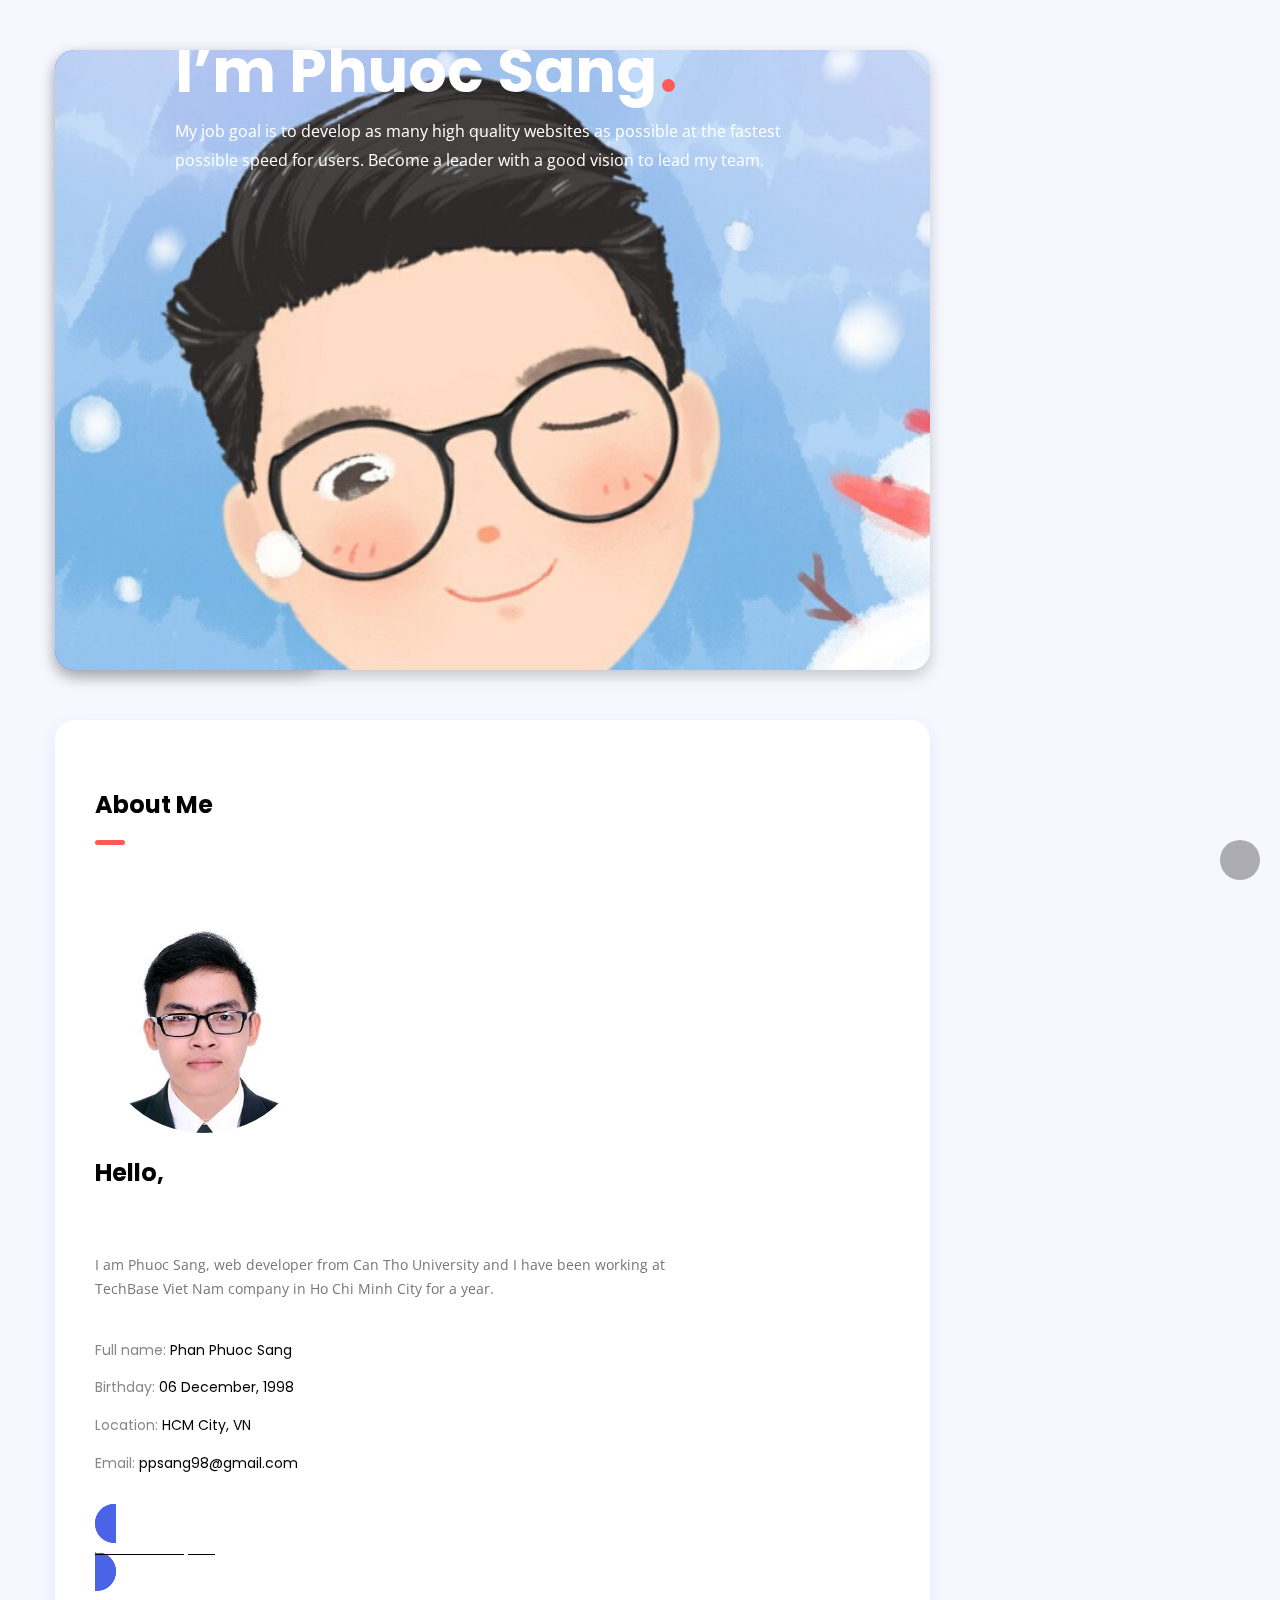
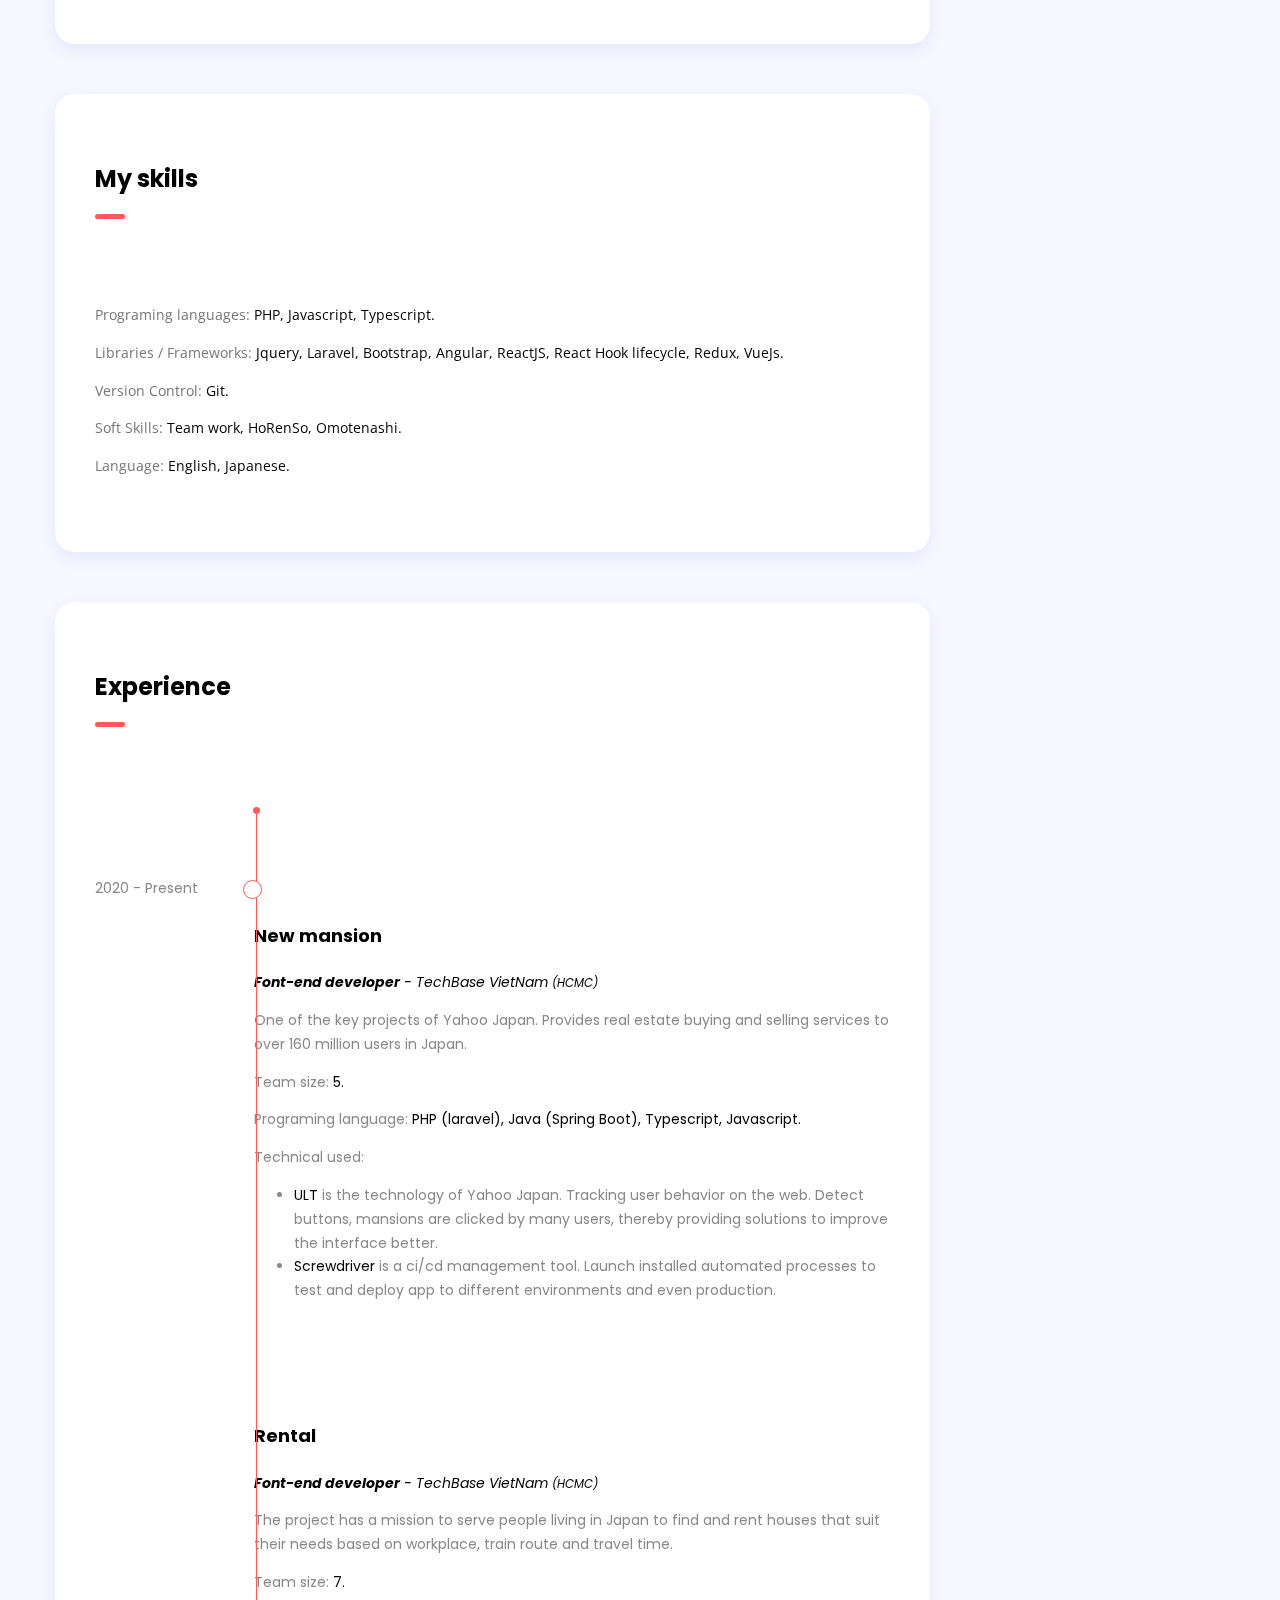
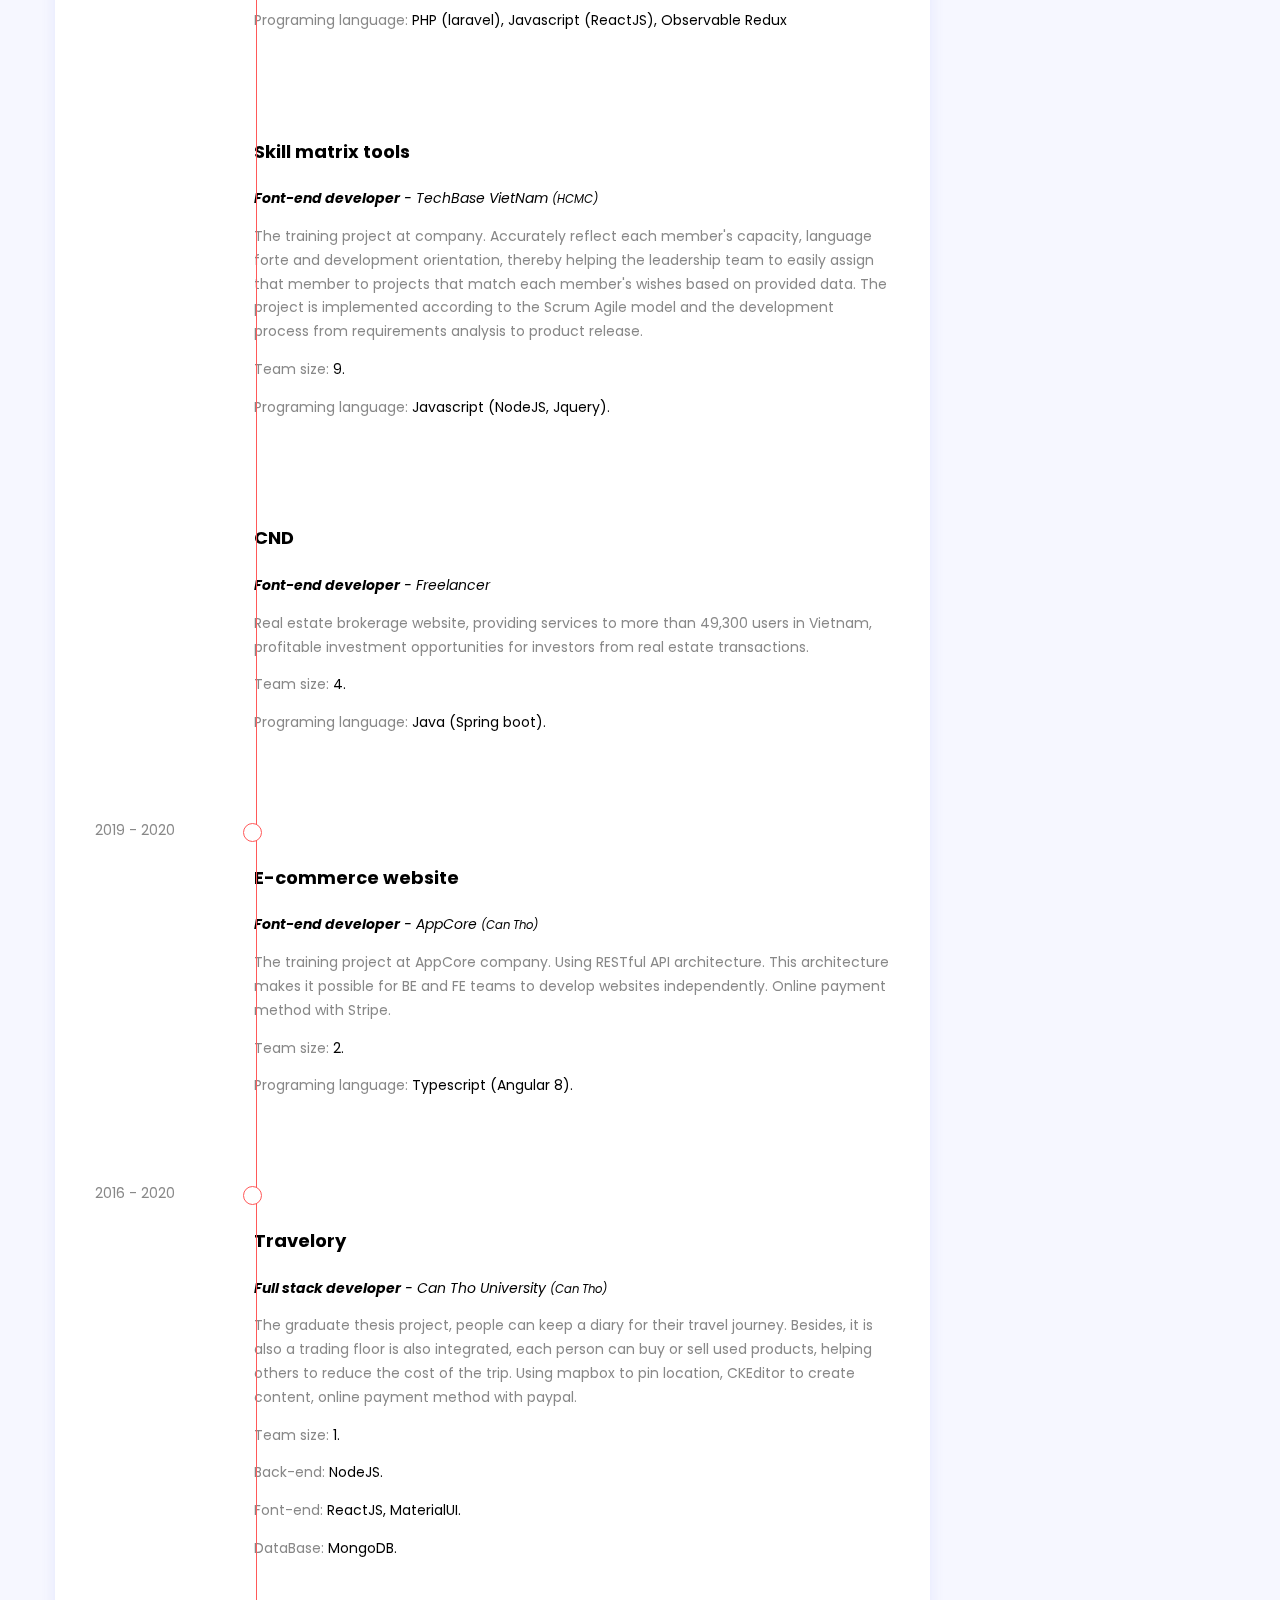
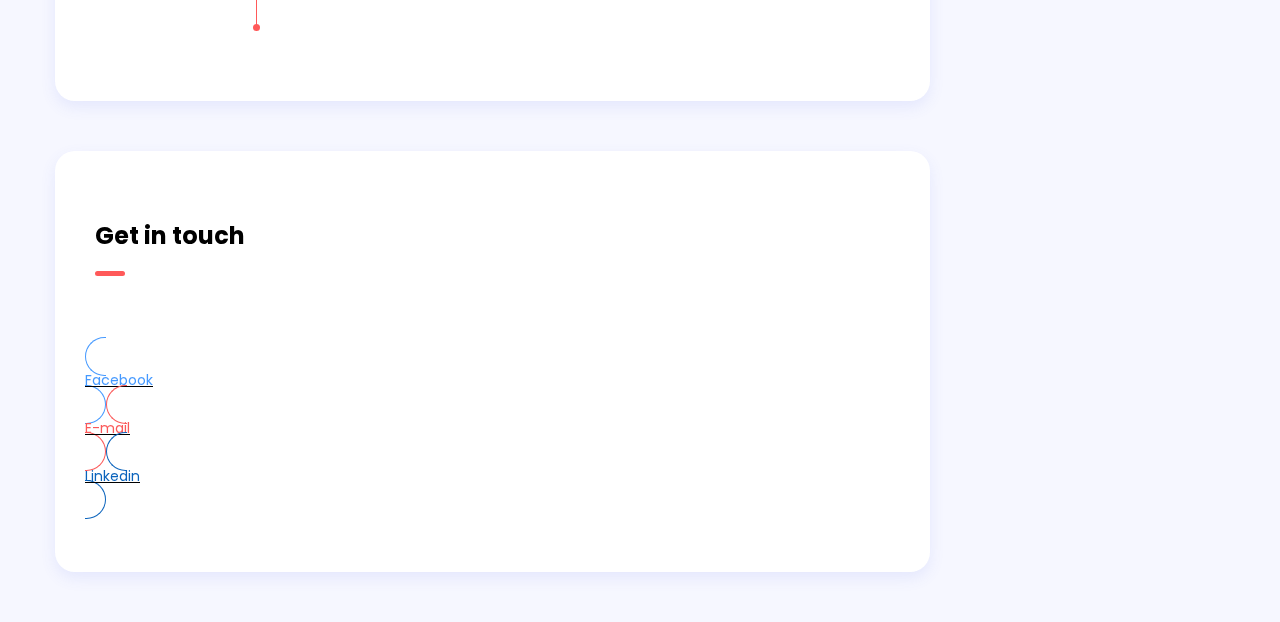
==== commit 538a98d5: "update team size" ====
--- a/index.html
+++ b/index.html
@@ -626,9 +626,9 @@
                     >
                       <div class="elementor-widget-container">
                         <p>
-                          Programing language:
+                          Programing languages:
                           <span class="text-dark">
-                            PHP, Javascript, Typescript,
+                            PHP, Javascript, Typescript.
                           </span>
                         </p>
                       </div>
@@ -750,7 +750,7 @@
                               </p>
                               <p class="mb-0">
                                 Team size:
-                                <span class="text-dark">3.</span>
+                                <span class="text-dark">5.</span>
                               </p>
                               <p class="mb-0">
                                 Programing language:
@@ -792,7 +792,7 @@
                               </p>
                               <p class="mb-0">
                                 Team size:
-                                <span class="text-dark">5.</span>
+                                <span class="text-dark">7.</span>
                               </p>
                               <p class="mb-0">
                                 Programing language:
@@ -1001,7 +1001,7 @@
                       "
                     >
                       <div
-                        class="d-flex justify-contents-between quick-link mb-5"
+                        class="d-flex justify-contents-between quick-link"
                       >
                         <a
                           class="btn btn-icon facebook"
@@ -1027,335 +1027,6 @@
                             ><i class="fab fa-linkedin"></i>
                           </span>
                         </a>
-                      </div>
-                      <div
-                        class="elementor-container elementor-column-gap-default"
-                      >
-                        <div
-                          class="
-                            elementor-column
-                            elementor-col-33
-                            elementor-inner-column
-                            elementor-element
-                            elementor-element-4b7804b9
-                          "
-                        >
-                          <div
-                            class="
-                              elementor-widget-wrap elementor-element-populated
-                            "
-                          >
-                            <div
-                              class="
-                                elementor-element
-                                elementor-element-35b1d723
-                                elementor-widget
-                                elementor-widget-bako-contact
-                              "
-                            >
-                              <div class="elementor-widget-container">
-                                <div class="contact-info">
-                                  <i class="fas fa-phone"></i>
-                                  <div class="details">
-                                    <h5>Phone</h5>
-                                    <span>0587519510</span>
-                                  </div>
-                                </div>
-                              </div>
-                            </div>
-                            <div
-                              class="
-                                elementor-element
-                                elementor-element-379ff882
-                                elementor-widget
-                                elementor-widget-spacer
-                              "
-                            >
-                              <div class="elementor-widget-container">
-                                <div class="elementor-spacer">
-                                  <div class="elementor-spacer-inner"></div>
-                                </div>
-                              </div>
-                            </div>
-                            <div
-                              class="
-                                elementor-element
-                                elementor-element-34ca227a
-                                elementor-widget
-                                elementor-widget-bako-contact
-                              "
-                            >
-                              <div class="elementor-widget-container">
-                                <div class="contact-info">
-                                  <i class="fas fa-envelope"></i>
-                                  <div class="details">
-                                    <h5>Email address</h5>
-                                    <span>ppsang98@gmail.com</span>
-                                  </div>
-                                </div>
-                              </div>
-                            </div>
-                            <div
-                              class="
-                                elementor-element
-                                elementor-element-5fd0dab3
-                                elementor-widget
-                                elementor-widget-spacer
-                              "
-                            >
-                              <div class="elementor-widget-container">
-                                <div class="elementor-spacer">
-                                  <div class="elementor-spacer-inner"></div>
-                                </div>
-                              </div>
-                            </div>
-                            <div
-                              class="
-                                elementor-element
-                                elementor-element-2fb44445
-                                elementor-widget
-                                elementor-widget-bako-contact
-                              "
-                            >
-                              <div class="elementor-widget-container">
-                                <div class="contact-info">
-                                  <i class="fas fa-map-marker-alt"></i>
-                                  <div class="details">
-                                    <h5>Location</h5>
-                                    <span
-                                      >903 Tran Xuan Soan, Seven District, Ho
-                                      Chi Minh City</span
-                                    >
-                                  </div>
-                                </div>
-                              </div>
-                            </div>
-                          </div>
-                        </div>
-                        <div
-                          class="
-                            elementor-column
-                            elementor-col-66
-                            elementor-inner-column
-                            elementor-element
-                            elementor-element-7701f806
-                          "
-                        >
-                          <div
-                            class="
-                              elementor-widget-wrap elementor-element-populated
-                            "
-                          >
-                            <div
-                              class="
-                                elementor-element
-                                elementor-element-2ea832d9
-                                elementor-widget
-                                elementor-widget-spacer
-                              "
-                            >
-                              <div class="elementor-widget-container">
-                                <div class="elementor-spacer">
-                                  <div class="elementor-spacer-inner"></div>
-                                </div>
-                              </div>
-                            </div>
-                            <div
-                              class="
-                                elementor-element
-                                elementor-element-48c3e48e
-                                elementor-widget
-                                elementor-widget-shortcode
-                              "
-                            >
-                              <div class="elementor-widget-container">
-                                <div class="elementor-shortcode">
-                                  <div
-                                    role="form"
-                                    class="wpcf7"
-                                    id="wpcf7-f82-p99-o1"
-                                    lang="en-US"
-                                    dir="ltr"
-                                  >
-                                    <div class="screen-reader-response">
-                                      <p
-                                        role="status"
-                                        aria-live="polite"
-                                        aria-atomic="true"
-                                      ></p>
-                                      <ul></ul>
-                                    </div>
-                                    <form
-                                      action="/themes/wp/bako/#wpcf7-f82-p99-o1"
-                                      method="post"
-                                      class="wpcf7-form init"
-                                      novalidate="novalidate"
-                                      data-status="init"
-                                    >
-                                      <div style="display: none">
-                                        <input
-                                          type="hidden"
-                                          name="_wpcf7"
-                                          value="82"
-                                        />
-                                        <input
-                                          type="hidden"
-                                          name="_wpcf7_version"
-                                          value="5.4.1"
-                                        />
-                                        <input
-                                          type="hidden"
-                                          name="_wpcf7_locale"
-                                          value="en_US"
-                                        />
-                                        <input
-                                          type="hidden"
-                                          name="_wpcf7_unit_tag"
-                                          value="wpcf7-f82-p99-o1"
-                                        />
-                                        <input
-                                          type="hidden"
-                                          name="_wpcf7_container_post"
-                                          value="99"
-                                        />
-                                        <input
-                                          type="hidden"
-                                          name="_wpcf7_posted_data_hash"
-                                          value=""
-                                        />
-                                      </div>
-
-                                      <div class="row">
-                                        <div class="column col-md-6">
-                                          <!-- Name input -->
-                                          <p></p>
-                                          <div class="form-group">
-                                            <span
-                                              class="
-                                                wpcf7-form-control-wrap
-                                                your-name
-                                              "
-                                              ><input
-                                                type="text"
-                                                name="your-name"
-                                                value=""
-                                                size="40"
-                                                class="
-                                                  wpcf7-form-control
-                                                  wpcf7-text
-                                                  wpcf7-validates-as-required
-                                                  form-control
-                                                "
-                                                aria-required="true"
-                                                aria-invalid="false"
-                                                placeholder="Your name"
-                                            /></span>
-                                          </div>
-                                        </div>
-                                        <div class="column col-md-6">
-                                          <!-- Email input -->
-                                          <p></p>
-                                          <div class="form-group">
-                                            <span
-                                              class="
-                                                wpcf7-form-control-wrap
-                                                your-email
-                                              "
-                                              ><input
-                                                type="email"
-                                                name="your-email"
-                                                value=""
-                                                size="40"
-                                                class="
-                                                  wpcf7-form-control
-                                                  wpcf7-text
-                                                  wpcf7-email
-                                                  wpcf7-validates-as-required
-                                                  wpcf7-validates-as-email
-                                                  form-control
-                                                "
-                                                aria-required="true"
-                                                aria-invalid="false"
-                                                placeholder="Email address"
-                                            /></span>
-                                          </div>
-                                        </div>
-                                        <div class="column col-md-12">
-                                          <!-- Email input -->
-                                          <p></p>
-                                          <div class="form-group">
-                                            <span
-                                              class="
-                                                wpcf7-form-control-wrap
-                                                your-name
-                                              "
-                                              ><input
-                                                type="text"
-                                                name="your-name"
-                                                value=""
-                                                size="40"
-                                                class="
-                                                  wpcf7-form-control
-                                                  wpcf7-text
-                                                  wpcf7-validates-as-required
-                                                  form-control
-                                                "
-                                                aria-required="true"
-                                                aria-invalid="false"
-                                                placeholder="Subject"
-                                            /></span>
-                                          </div>
-                                        </div>
-                                        <div class="column col-md-12">
-                                          <!-- Message textarea -->
-                                          <p></p>
-                                          <div class="form-group">
-                                            <span
-                                              class="
-                                                wpcf7-form-control-wrap
-                                                your-message
-                                              "
-                                            >
-                                              <textarea
-                                                name="your-message"
-                                                cols="40"
-                                                rows="4"
-                                                class="
-                                                  wpcf7-form-control
-                                                  wpcf7-textarea
-                                                  wpcf7-validates-as-required
-                                                  form-control
-                                                "
-                                                aria-required="true"
-                                                aria-invalid="false"
-                                                placeholder="Message..."
-                                              ></textarea>
-                                            </span>
-                                          </div>
-                                        </div>
-                                      </div>
-                                      <p>
-                                        <button
-                                          type="submit"
-                                          name="submit"
-                                          id="submit"
-                                          value="Submit"
-                                          class="wpcf7-submit btn btn-default"
-                                        >
-                                          Submit Message</button
-                                        ><span class="ajax-loader"></span><br />
-                                      </p>
-                                    </form>
-                                    <div
-                                      class="wpcf7-response-output"
-                                      aria-hidden="true"
-                                    ></div>
-                                  </div>
-                                </div>
-                              </div>
-                            </div>
-                          </div>
-                        </div>
                       </div>
                     </section>
                   </div>
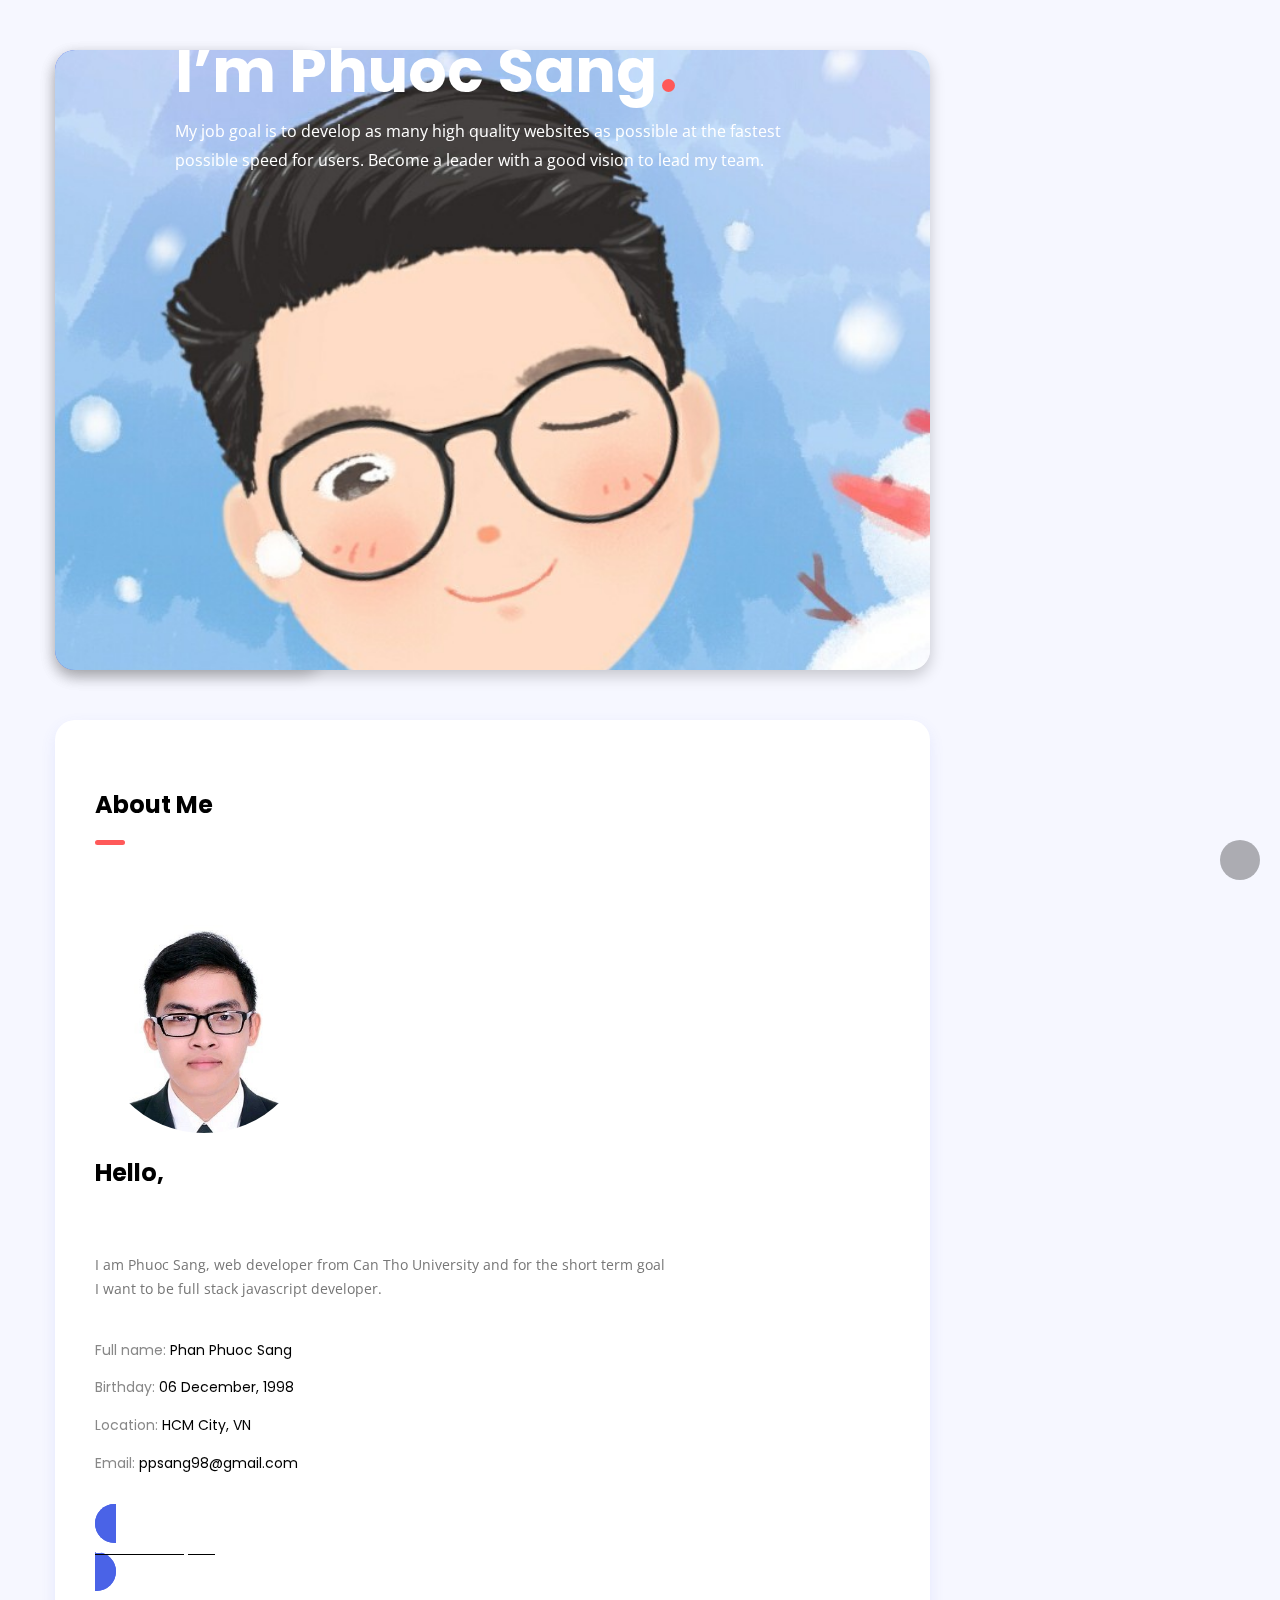
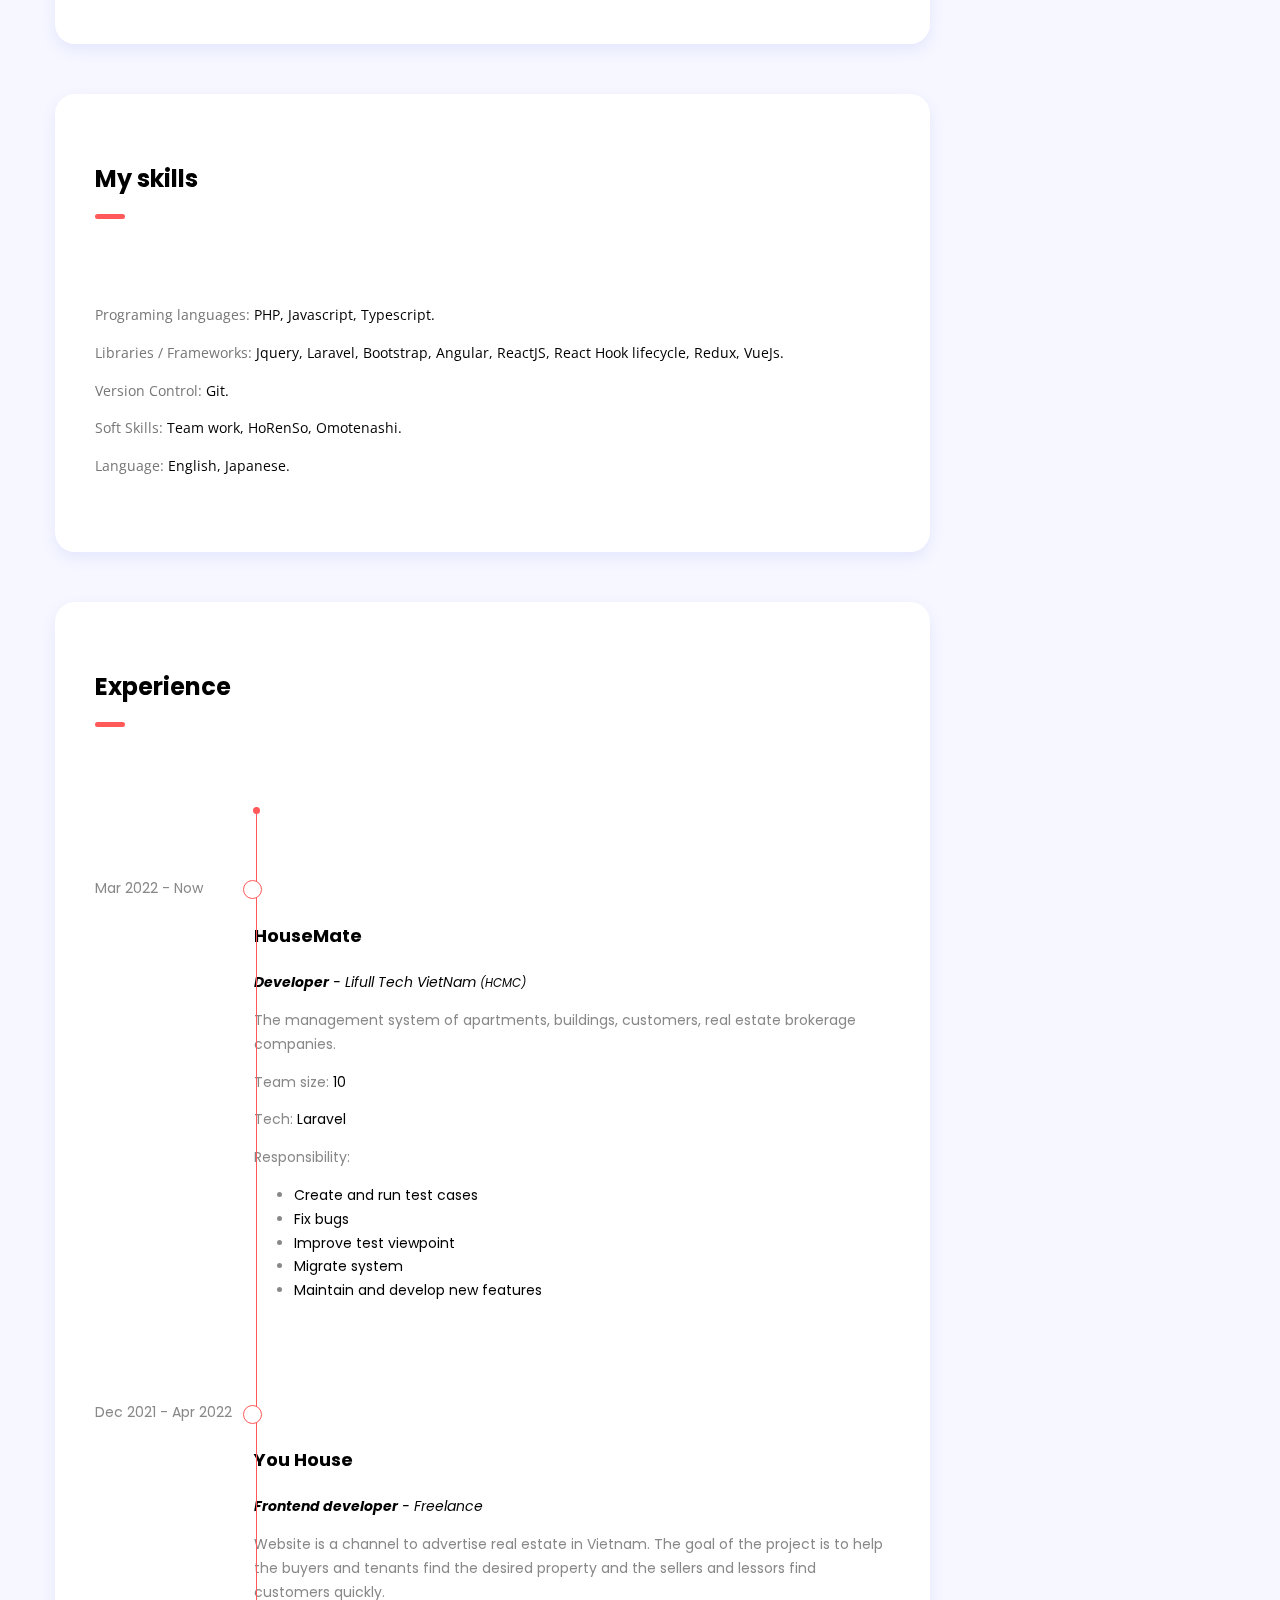
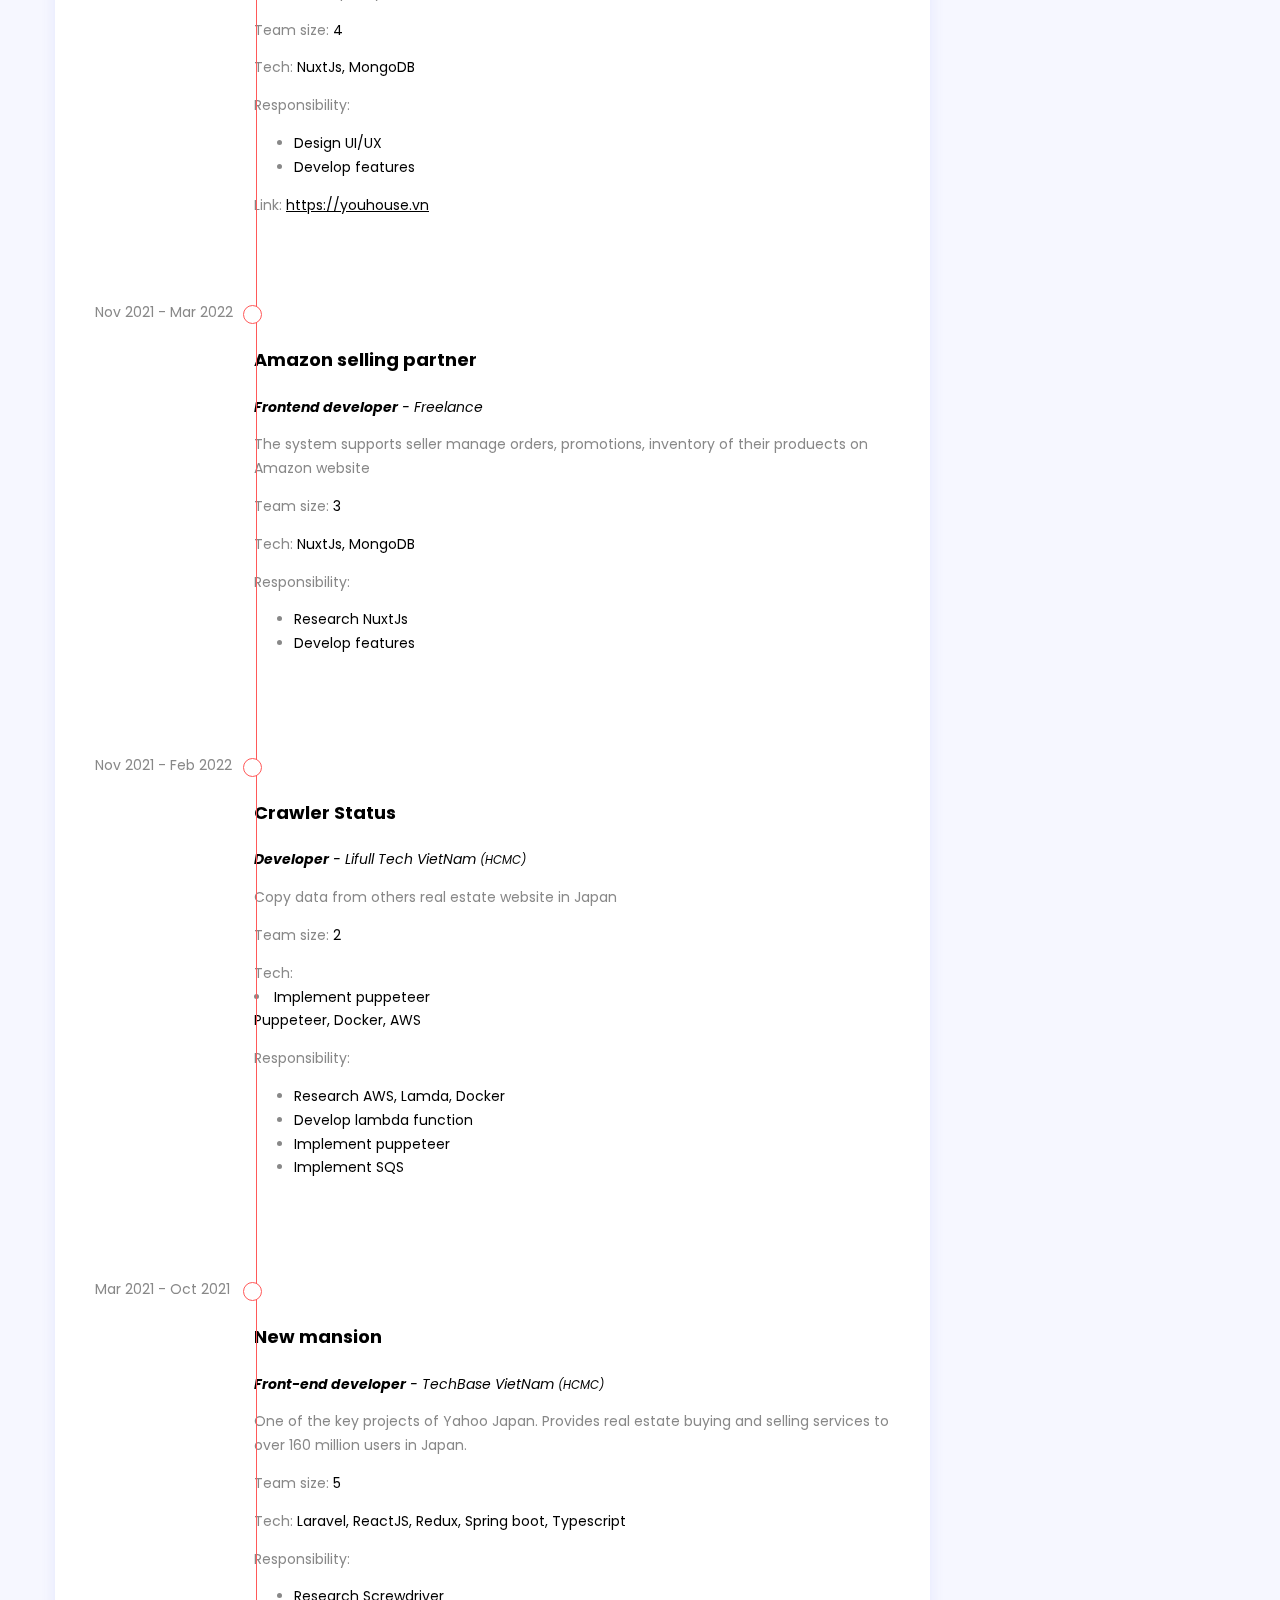
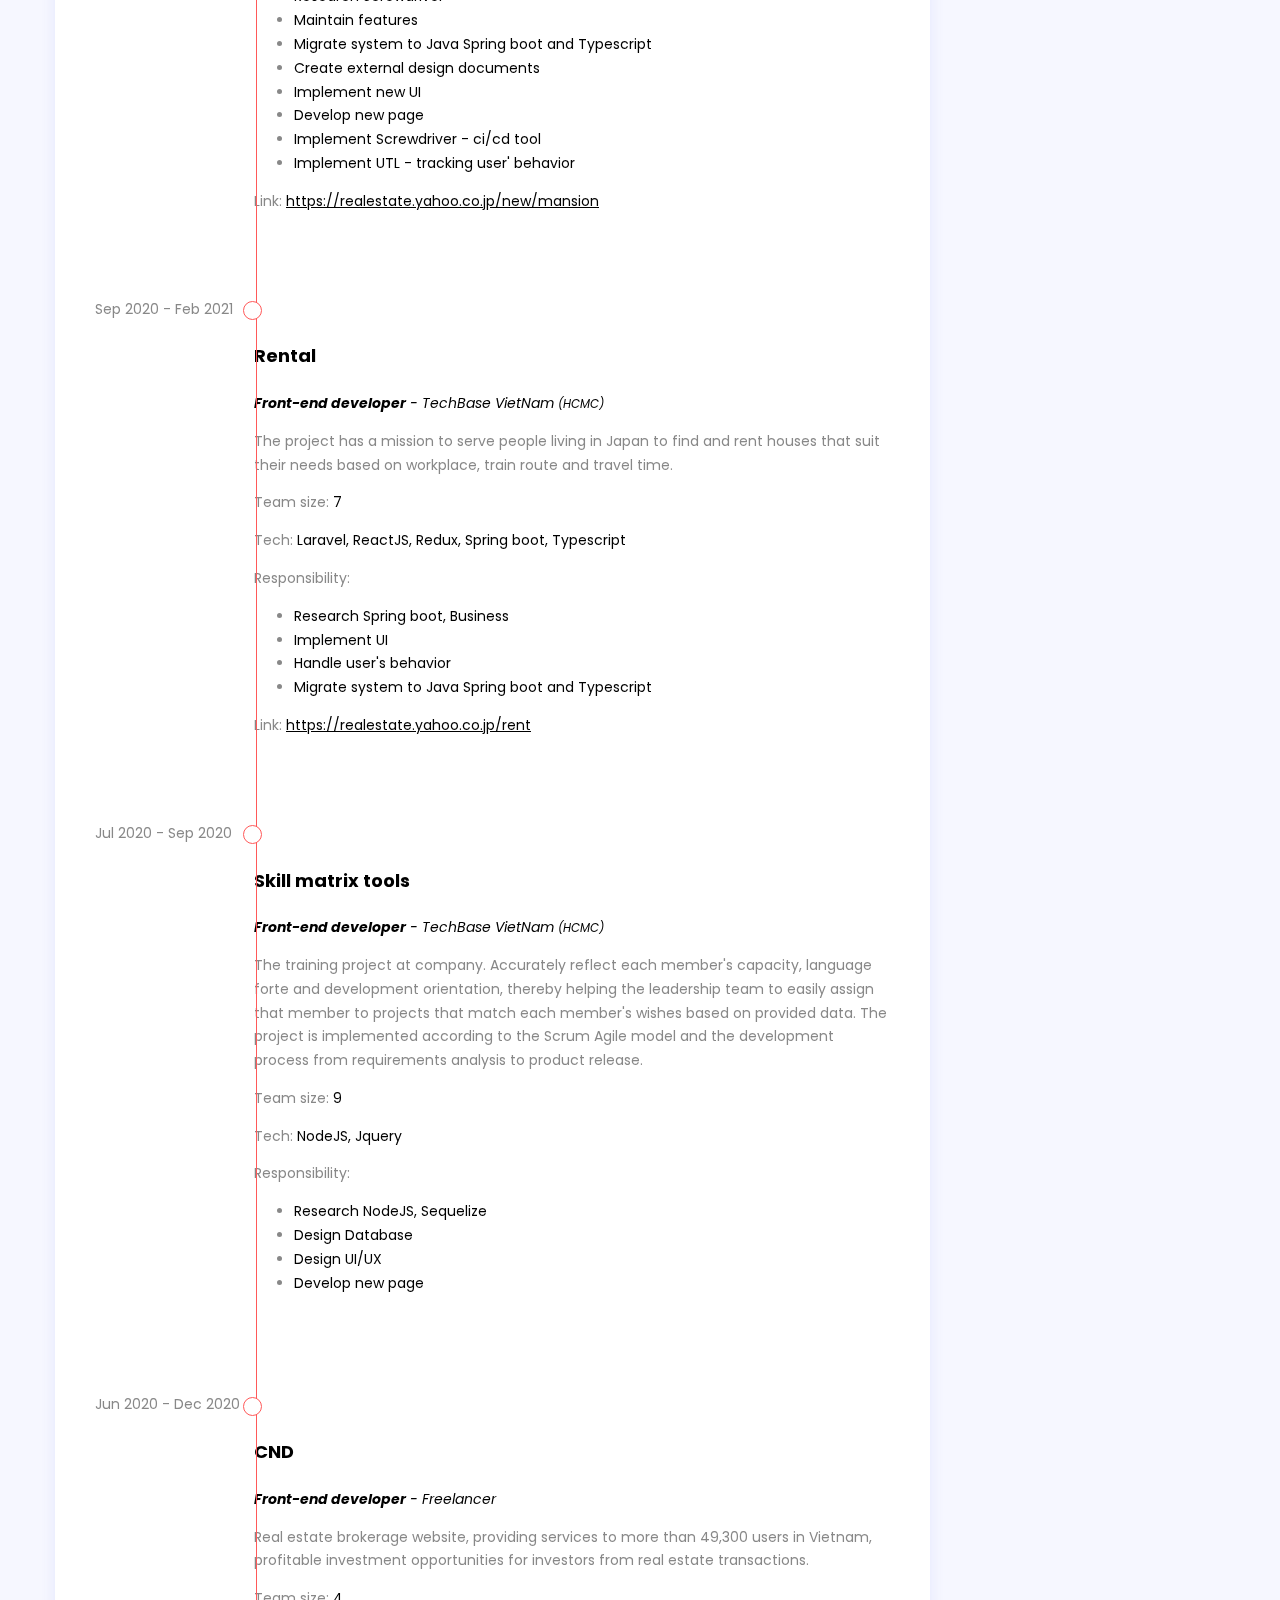
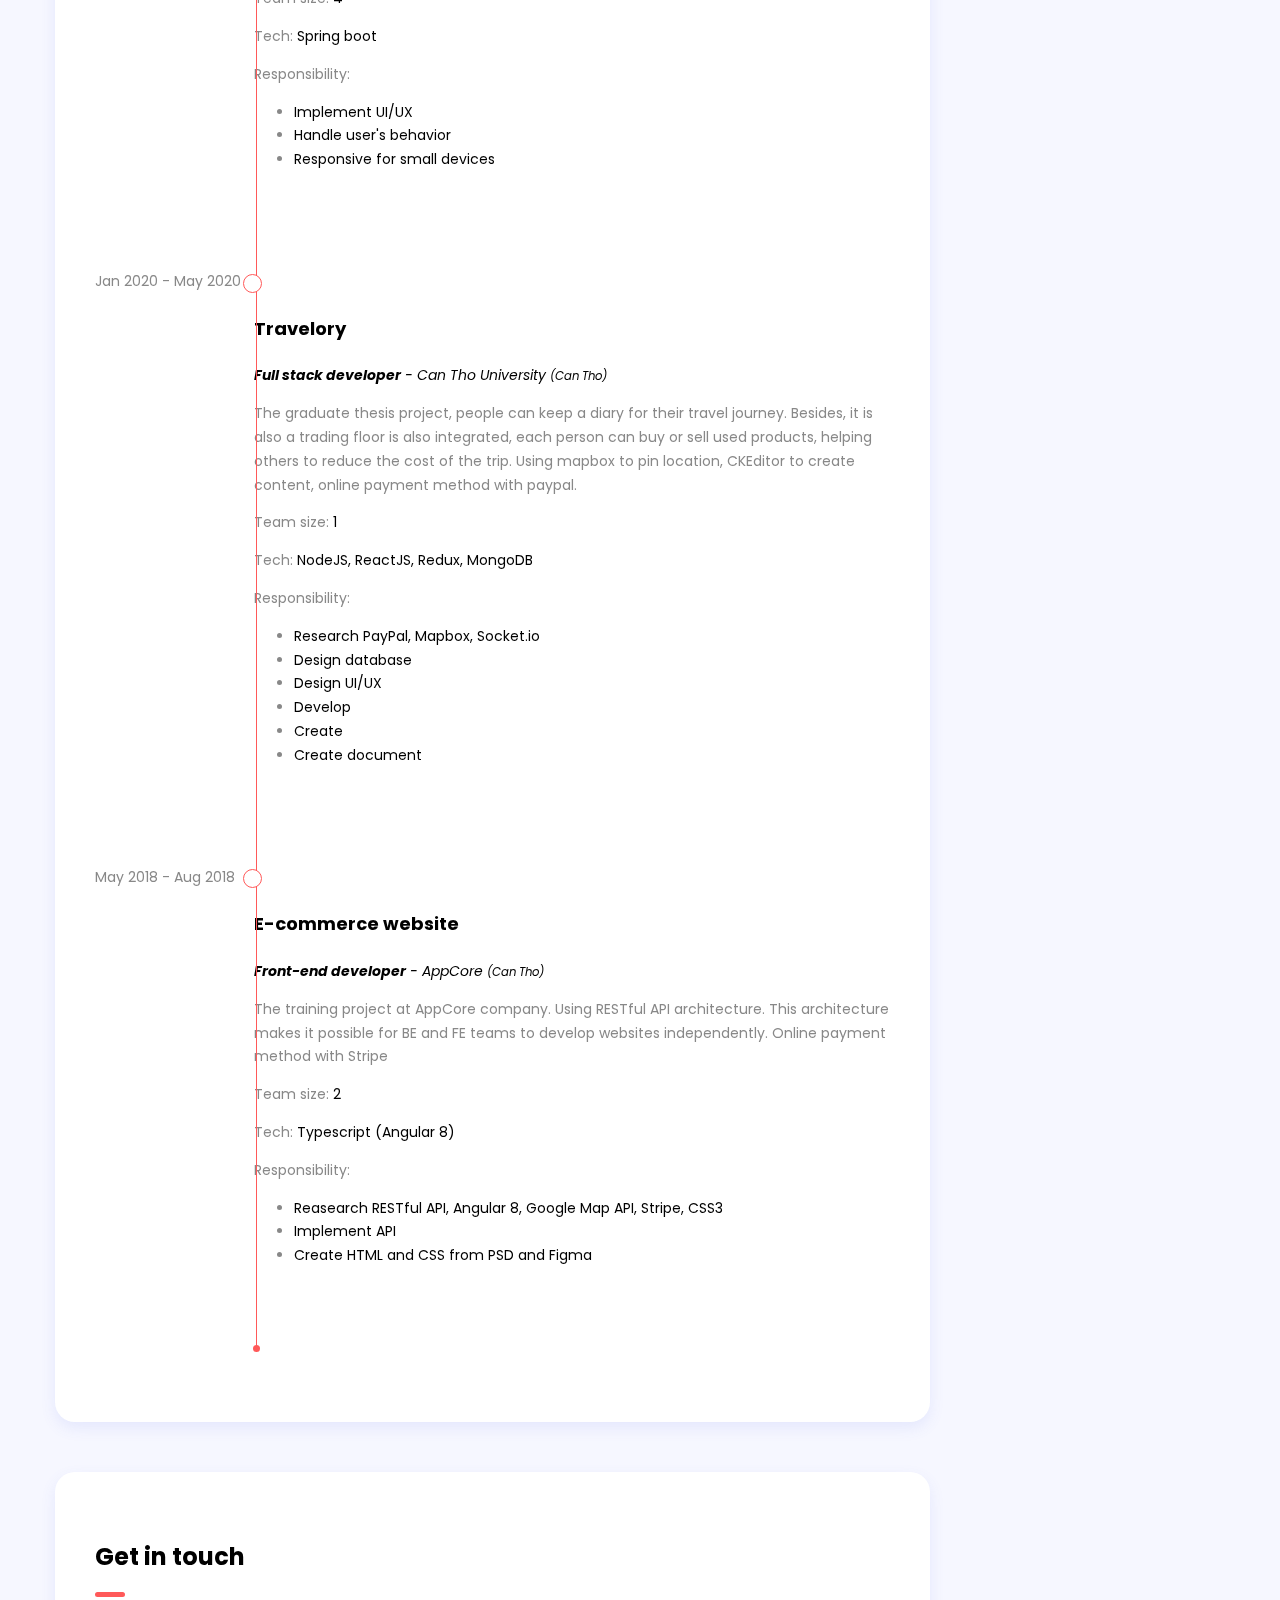
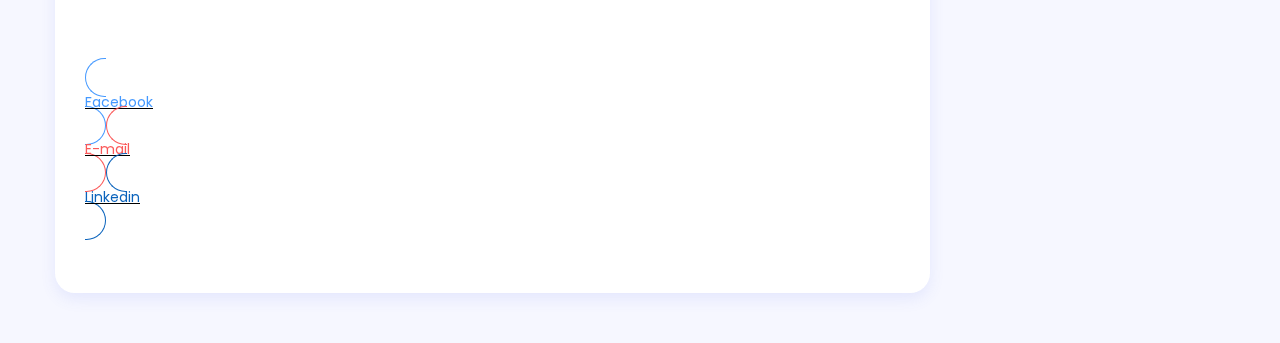
==== commit e6b87765: "add project link" ====
--- a/index.html
+++ b/index.html
@@ -2,6 +2,7 @@
   <head>
     <meta charset="UTF-8" />
     <meta name="viewport" content="width=device-width, initial-scale=1.0" />
+    <link rel="icon" href="./assets/image/favicon.jpg">
     <title>Phan Phước Sang</title>
     <style type="text/css">
       img.wp-smiley,
@@ -265,6 +266,7 @@
                 elementor-section-boxed
                 elementor-section-height-default
                 elementor-section-items-middle
+                custom-padding
               "
               id="home"
               data-settings='{"background_background":"classic"}'
@@ -330,6 +332,7 @@
                 elementor-section-height-default
                 elementor-section-height-default
                 active
+                custom-padding
               "
               id="about"
               data-settings='{"background_background":"classic"}'
@@ -468,8 +471,7 @@
                             <div class="elementor-widget-container">
                               <p>
                                 I am Phuoc Sang, web developer from Can Tho
-                                University and I have been working at TechBase Viet Nam company 
-                                in Ho Chi Minh City for a year.
+                                University and for the short term goal I want to be full stack javascript developer.
                               </p>
                             </div>
                           </div>
@@ -573,6 +575,7 @@
                 elementor-section-boxed
                 elementor-section-height-default
                 elementor-section-height-default
+                custom-padding
               "
               id="skills"
               data-settings='{"background_background":"classic"}'
@@ -678,6 +681,7 @@
                 elementor-section-boxed
                 elementor-section-height-default
                 elementor-section-height-default
+                custom-padding
               "
               id="experience"
               data-settings='{"background_background":"classic"}'
@@ -733,15 +737,138 @@
                         <div class="timeline">
                           <div class="entry">
                             <div class="title">
-                              <span>2020 - Present</span>
+                              <span>Mar 2022 - Now</span>
+                            </div>
+                            <div class="body">
+                              <h4 class="mt-0">HouseMate</h4>
+                              <p class="text-dark">
+                                <i><strong>Developer</strong> -
+                                  Lifull Tech VietNam <small>(HCMC)</small></i>
+                              </p>
+                              <p class="my-1">
+                                The management system of apartments, buildings, customers, real estate brokerage companies.
+                              </p>
+                              <p class="mb-0">
+                                Team size:
+                                <span class="text-dark">10</span>
+                              </p>
+                              <p class="mb-0">
+                                Tech:
+                                <span class="text-dark">Laravel</span>
+                              </p>
+                              <p class="mb-0">
+                                Responsibility:
+                              </p>
+                              <ul>
+                                <li><span class="text-dark">Create and run test cases</span></li>
+                                <li><span class="text-dark">Fix bugs</span></li>
+                                <li><span class="text-dark">Improve test viewpoint</span></li>
+                                <li><span class="text-dark">Migrate system</span></li>
+                                <li><span class="text-dark">Maintain and develop new features</span></li>
+                              </ul>
+                            </div>
+                          </div>
+                          <div class="entry">
+                            <div class="title">
+                              <span>Dec 2021 - Apr 2022</span>
+                            </div>
+                            <div class="body">
+                              <h4 class="mt-0">You House</h4>
+                              <p class="text-dark">
+                                <i><strong>Frontend developer</strong> - Freelance</i>
+                              </p>
+                              <p class="my-1">
+                                Website is a channel to advertise real estate in Vietnam. The
+                                goal of the project is to help the buyers and tenants find the
+                                desired property and the sellers and lessors find customers
+                                quickly.
+                              </p>
+                              <p class="mb-0">
+                                Team size:
+                                <span class="text-dark">4</span>
+                              </p>
+                              <p class="mb-0">
+                                Tech:
+                                <span class="text-dark">NuxtJs, MongoDB</span>
+                              </p>
+                              <p class="mb-0">Responsibility:</p>
+                              <ul>
+                                <li><span class="text-dark">Design UI/UX</span></li>
+                                <li><span class="text-dark">Develop features</span></li>
+                              </ul>
+                              <p class="mb-0">
+                                Link:
+                                <a href="https://youhouse.vn/" target="_blank"><span class="text-dark">https://youhouse.vn</span></a>
+                              </p>
+                            </div>
+                          </div>
+                          <div class="entry">
+                            <div class="title">
+                              <span>Nov 2021 - Mar 2022</span>
+                            </div>
+                            <div class="body">
+                              <h4 class="mt-0">Amazon selling partner</h4>
+                              <p class="text-dark">
+                                <i><strong>Frontend developer</strong> - Freelance</i>
+                              </p>
+                              <p class="my-1">
+                                The system supports seller manage orders, promotions, inventory of their produects on Amazon website
+                              </p>
+                              <p class="mb-0">
+                                Team size:
+                                <span class="text-dark">3</span>
+                              </p>
+                              <p class="mb-0">
+                                Tech:
+                                <span class="text-dark">NuxtJs, MongoDB</span>
+                              </p>
+                              <p class="mb-0">Responsibility:</p>
+                              <ul>
+                                <li><span class="text-dark">Research NuxtJs</span></li>
+                                <li><span class="text-dark">Develop features</span></li>
+                              </ul>
+                            </div>
+                          </div>
+                          <div class="entry">
+                            <div class="title">
+                              <span>Nov 2021 - Feb 2022</span>
+                            </div>
+                            <div class="body">
+                              <h4 class="mt-0">Crawler Status</h4>
+                              <p class="text-dark">
+                                <i><strong>Developer</strong> -
+                                  Lifull Tech VietNam <small>(HCMC)</small></i>
+                              </p>
+                              <p class="my-1">
+                                Copy data from others real estate website in Japan
+                              </p>
+                              <p class="mb-0">
+                                Team size:
+                                <span class="text-dark">2</span>
+                              </p>
+                              <p class="mb-0">
+                                Tech:
+                                <li><span class="text-dark">Implement puppeteer</span></li>
+                                <span class="text-dark">Puppeteer, Docker, AWS</span>
+                              </p>
+                              <p class="mb-0">Responsibility:</p>
+                              <ul>
+                                <li><span class="text-dark">Research AWS, Lamda, Docker</span></li>
+                                <li><span class="text-dark">Develop lambda function</span></li>
+                                <li><span class="text-dark">Implement puppeteer</span></li>
+                                <li><span class="text-dark">Implement SQS</span></li>
+                              </ul>
+                            </div>
+                          </div>
+                          <div class="entry">
+                            <div class="title">
+                              <span>Mar 2021 - Oct 2021</span>
                             </div>
                             <div class="body">
                               <h4 class="mt-0">New mansion</h4>
                               <p class="text-dark">
-                                <i
-                                  ><strong>Font-end developer</strong> -
-                                  TechBase VietNam <small>(HCMC)</small></i
-                                >
+                                <i><strong>Front-end developer</strong> -
+                                  TechBase VietNam <small>(HCMC)</small></i>
                               </p>
                               <p class="my-1">
                                 One of the key projects of Yahoo Japan. Provides
@@ -750,39 +877,38 @@
                               </p>
                               <p class="mb-0">
                                 Team size:
-                                <span class="text-dark">5.</span>
-                              </p>
-                              <p class="mb-0">
-                                Programing language:
-                                <span class="text-dark"
-                                  >PHP (laravel), Java (Spring Boot),
-                                  Typescript, Javascript.</span
-                                >
-                              </p>
-                              <p class="mb-0">Technical used:</p>
+                                <span class="text-dark">5</span>
+                              </p>
+                              <p class="mb-0">
+                                Tech:
+                                <span class="text-dark">Laravel, ReactJS, Redux, Spring boot, Typescript</span>
+                              </p>
+                              <p class="mb-0">Responsibility:</p>
                               <ul>
-                                <li>
-                                  <span class="text-dark">ULT</span> is the
-                                  technology of Yahoo Japan. Tracking user
-                                  behavior on the web. Detect buttons, mansions
-                                  are clicked by many users, thereby providing
-                                  solutions to improve the interface better.
-                                </li>
-                                <li>
-                                  <span class="text-dark">Screwdriver</span> is
-                                  a ci/cd management tool. Launch installed
-                                  automated processes to test and deploy app to
-                                  different environments and even production.
-                                </li>
+                                <li><span class="text-dark">Research Screwdriver</span></li>
+                                <li><span class="text-dark">Maintain features</span></li>
+                                <li><span class="text-dark">Migrate system to Java Spring boot and Typescript</span></li>
+                                <li><span class="text-dark">Create external design documents</span></li>
+                                <li><span class="text-dark">Implement new UI</span></li>
+                                <li><span class="text-dark">Develop new page</span></li>
+                                <li><span class="text-dark">Implement Screwdriver - ci/cd tool</span></li>
+                                <li><span class="text-dark">Implement UTL - tracking user' behavior</span></li>
                               </ul>
+                              <p class="mb-0">
+                                Link:
+                                <a href="https://realestate.yahoo.co.jp/new/mansion/" target="_blank"><span class="text-dark">https://realestate.yahoo.co.jp/new/mansion</span></a>
+                              </p>
+                            </div>
+                          </div>
+                          <div class="entry">
+                            <div class="title">
+                              <span>Sep 2020 - Feb 2021</span>
                             </div>
                             <div class="body">
                               <h4 class="mt-0">Rental</h4>
                               <p class="text-dark">
-                                <i
-                                  ><strong>Font-end developer</strong> -
-                                  TechBase VietNam <small>(HCMC)</small></i
-                                >
+                                <i><strong>Front-end developer</strong> -
+                                  TechBase VietNam <small>(HCMC)</small></i>
                               </p>
                               <p class="my-1">
                                 The project has a mission to serve people living
@@ -792,23 +918,36 @@
                               </p>
                               <p class="mb-0">
                                 Team size:
-                                <span class="text-dark">7.</span>
-                              </p>
-                              <p class="mb-0">
-                                Programing language:
-                                <span class="text-dark"
-                                  >PHP (laravel), Javascript (ReactJS),
-                                  Observable Redux</span
-                                >
-                              </p>
+                                <span class="text-dark">7</span>
+                              </p>
+                              <p class="mb-0">
+                                Tech:
+                                <span class="text-dark">Laravel, ReactJS, Redux, Spring boot, Typescript</span>
+                              </p>
+                              <p class="mb-0">
+                                Responsibility:
+                              </p>
+                              <ul>
+                                <li><span class="text-dark">Research Spring boot, Business</span></li>
+                                <li><span class="text-dark">Implement UI</span></li>
+                                <li><span class="text-dark">Handle user's behavior</span></li>
+                                <li><span class="text-dark">Migrate system to Java Spring boot and Typescript</span></li>
+                              </ul>
+                              <p class="mb-0">
+                                Link:
+                                <a href="https://realestate.yahoo.co.jp/rent/" target="_blank"><span class="text-dark">https://realestate.yahoo.co.jp/rent</span></a>
+                              </p>
+                            </div>
+                          </div>
+                          <div class="entry">
+                            <div class="title">
+                              <span>Jul 2020 - Sep 2020</span>
                             </div>
                             <div class="body">
                               <h4 class="mt-0">Skill matrix tools</h4>
                               <p class="text-dark">
-                                <i
-                                  ><strong>Font-end developer</strong> -
-                                  TechBase VietNam <small>(HCMC)</small></i
-                                >
+                                <i><strong>Front-end developer</strong> -
+                                  TechBase VietNam <small>(HCMC)</small></i>
                               </p>
                               <p class="my-1">
                                 The training project at company. Accurately
@@ -823,108 +962,127 @@
                               </p>
                               <p class="mb-0">
                                 Team size:
-                                <span class="text-dark">9.</span>
-                              </p>
-                              <p class="mb-0">
-                                Programing language:
-                                <span class="text-dark"
-                                  >Javascript (NodeJS, Jquery).</span
-                                >
-                              </p>
+                                <span class="text-dark">9</span>
+                              </p>
+                              <p class="mb-0">
+                                Tech:
+                                <span class="text-dark">NodeJS, Jquery</span>
+                              </p>
+                              <p class="mb-0">
+                                Responsibility:
+                              </p>
+                              <ul>
+                                <li><span class="text-dark">Research NodeJS, Sequelize</span></li>
+                                <li><span class="text-dark">Design Database</span></li>
+                                <li><span class="text-dark">Design UI/UX</span></li>
+                                <li><span class="text-dark">Develop new page</span></li>
+                              </ul>
+                            </div>
+                          </div>
+                          <div class="entry">
+                            <div class="title">
+                              <span>Jun 2020 - Dec 2020</span>
                             </div>
                             <div class="body">
                               <h4 class="mt-0">CND</h4>
                               <p class="text-dark">
-                                <i
-                                  ><strong>Font-end developer</strong> -
-                                  Freelancer</i
-                                >
+                                <i><strong>Front-end developer</strong> -
+                                  Freelancer</i>
                               </p>
                               <p class="my-1">
                                 Real estate brokerage website, providing services to more than 49,300 users in Vietnam, profitable investment opportunities for investors from real estate transactions.
                               </p>
                               <p class="mb-0">
                                 Team size:
-                                <span class="text-dark">4.</span>
-                              </p>
-                              <p class="mb-0">
-                                Programing language:
-                                <span class="text-dark"
-                                  >Java (Spring boot).</span
-                                >
-                              </p>
+                                <span class="text-dark">4</span>
+                              </p>
+                              <p class="mb-0">
+                                Tech:
+                                <span class="text-dark">Spring boot</span>
+                              </p>
+                              <p class="mb-0">
+                                Responsibility:
+                              </p>
+                              <ul>
+                                <li><span class="text-dark">Implement UI/UX</span></li>
+                                <li><span class="text-dark">Handle user's behavior</span></li>
+                                <li><span class="text-dark">Responsive for small devices</span></li>
+                              </ul>
                             </div>
                           </div>
                           <div class="entry">
                             <div class="title">
-                              <span>2019 - 2020</span>
+                              <span>Jan 2020 - May 2020</span>
+                            </div>
+                          <div class="body">
+                            <h4 class="mt-0">Travelory</h4>
+                            <p class="text-dark">
+                              <i><strong>Full stack developer</strong> - Can
+                                Tho University <small>(Can Tho)</small></i>
+                            </p>
+                            <p class="my-1">
+                              The graduate thesis project, people can keep a
+                              diary for their travel journey. Besides, it is
+                              also a trading floor is also integrated, each
+                              person can buy or sell used products, helping
+                              others to reduce the cost of the trip. Using
+                              mapbox to pin location, CKEditor to create
+                              content, online payment method with paypal.
+                            </p>
+                            <p class="mb-0">
+                              Team size:
+                              <span class="text-dark">1</span>
+                            </p>
+                            <p class="mb-0">
+                              Tech:
+                              <span class="text-dark">NodeJS, ReactJS, Redux, MongoDB</span>
+                            </p>
+                            <p class="mb-0">
+                              Responsibility:
+                            </p>
+                            <ul>
+                              <li><span class="text-dark">Research PayPal, Mapbox, Socket.io</span></li>
+                              <li><span class="text-dark">Design database</span></li>
+                              <li><span class="text-dark">Design UI/UX</span></li>
+                              <li><span class="text-dark">Develop</span></li>
+                              <li><span class="text-dark">Create </span></li>
+                              <li><span class="text-dark">Create document</span></li>
+                            </ul>
+                          </div>
+                          </div>
+                          <div class="entry">
+                            <div class="title">
+                              <span>May 2018 - Aug 2018</span>
                             </div>
                             <div class="body">
                               <h4 class="mt-0">E-commerce website</h4>
                               <p class="text-dark">
-                                <i
-                                  ><strong>Font-end developer</strong> - AppCore
-                                  <small>(Can Tho)</small></i
-                                >
+                                <i><strong>Front-end developer</strong> - AppCore
+                                  <small>(Can Tho)</small></i>
                               </p>
                               <p class="my-1">
                                 The training project at AppCore company. Using
                                 RESTful API architecture. This architecture
                                 makes it possible for BE and FE teams to develop
                                 websites independently. Online payment method
-                                with Stripe.
+                                with Stripe
                               </p>
                               <p class="mb-0">
                                 Team size:
-                                <span class="text-dark">2.</span>
-                              </p>
-                              <p class="mb-0">
-                                Programing language:
-                                <span class="text-dark"
-                                  >Typescript (Angular 8).</span
-                                >
-                              </p>
-                            </div>
-                          </div>
-                          <div class="entry">
-                            <div class="title">
-                              <span>2016 - 2020</span>
-                            </div>
-                            <div class="body">
-                              <h4 class="mt-0">Travelory</h4>
-                              <p class="text-dark">
-                                <i
-                                  ><strong>Full stack developer</strong> - Can
-                                  Tho University <small>(Can Tho)</small></i
-                                >
-                              </p>
-                              <p class="my-1">
-                                The graduate thesis project, people can keep a
-                                diary for their travel journey. Besides, it is
-                                also a trading floor is also integrated, each
-                                person can buy or sell used products, helping
-                                others to reduce the cost of the trip. Using
-                                mapbox to pin location, CKEditor to create
-                                content, online payment method with paypal.
-                              </p>
-                              <p class="mb-0">
-                                Team size:
-                                <span class="text-dark">1.</span>
-                              </p>
-                              <p class="mb-0">
-                                Back-end:
-                                <span class="text-dark">NodeJS.</span>
-                              </p>
-                              <p class="mb-0">
-                                Font-end:
-                                <span class="text-dark"
-                                  >ReactJS, MaterialUI.</span
-                                >
-                              </p>
-                              <p class="mb-0">
-                                DataBase:
-                                <span class="text-dark">MongoDB.</span>
-                              </p>
+                                <span class="text-dark">2</span>
+                              </p>
+                              <p class="mb-0">
+                                Tech:
+                                <span class="text-dark">Typescript (Angular 8)</span>
+                              </p>
+                              <p class="mb-0">
+                                Responsibility:
+                              </p>
+                              <ul>
+                                <li><span class="text-dark">Reasearch RESTful API, Angular 8, Google Map API, Stripe, CSS3</span></li>
+                                <li><span class="text-dark">Implement API</span></li>
+                                <li><span class="text-dark">Create HTML and CSS from PSD and Figma</span></li>
+                              </ul>
                             </div>
                           </div>
                           <span class="timeline-line"></span>
@@ -946,6 +1104,7 @@
                 elementor-section-boxed
                 elementor-section-height-default
                 elementor-section-height-default
+                custom-padding
               "
               id="contact"
               data-settings='{"background_background":"classic"}'
@@ -1021,7 +1180,7 @@
                             ><i class="fas fa-envelope"></i
                           ></span>
                         </a>
-                        <a class="btn btn-icon linkedin ml-2" href="https://www.linkedin.com/in/phuoc-sang-phan-448b821b3/">
+                        <a class="btn btn-icon linkedin ml-2" href="www.linkedin.com/in/ppsang-kyo">
                           <span class="text">Linkedin</span>
                           <span class="icon"
                             ><i class="fab fa-linkedin"></i>
